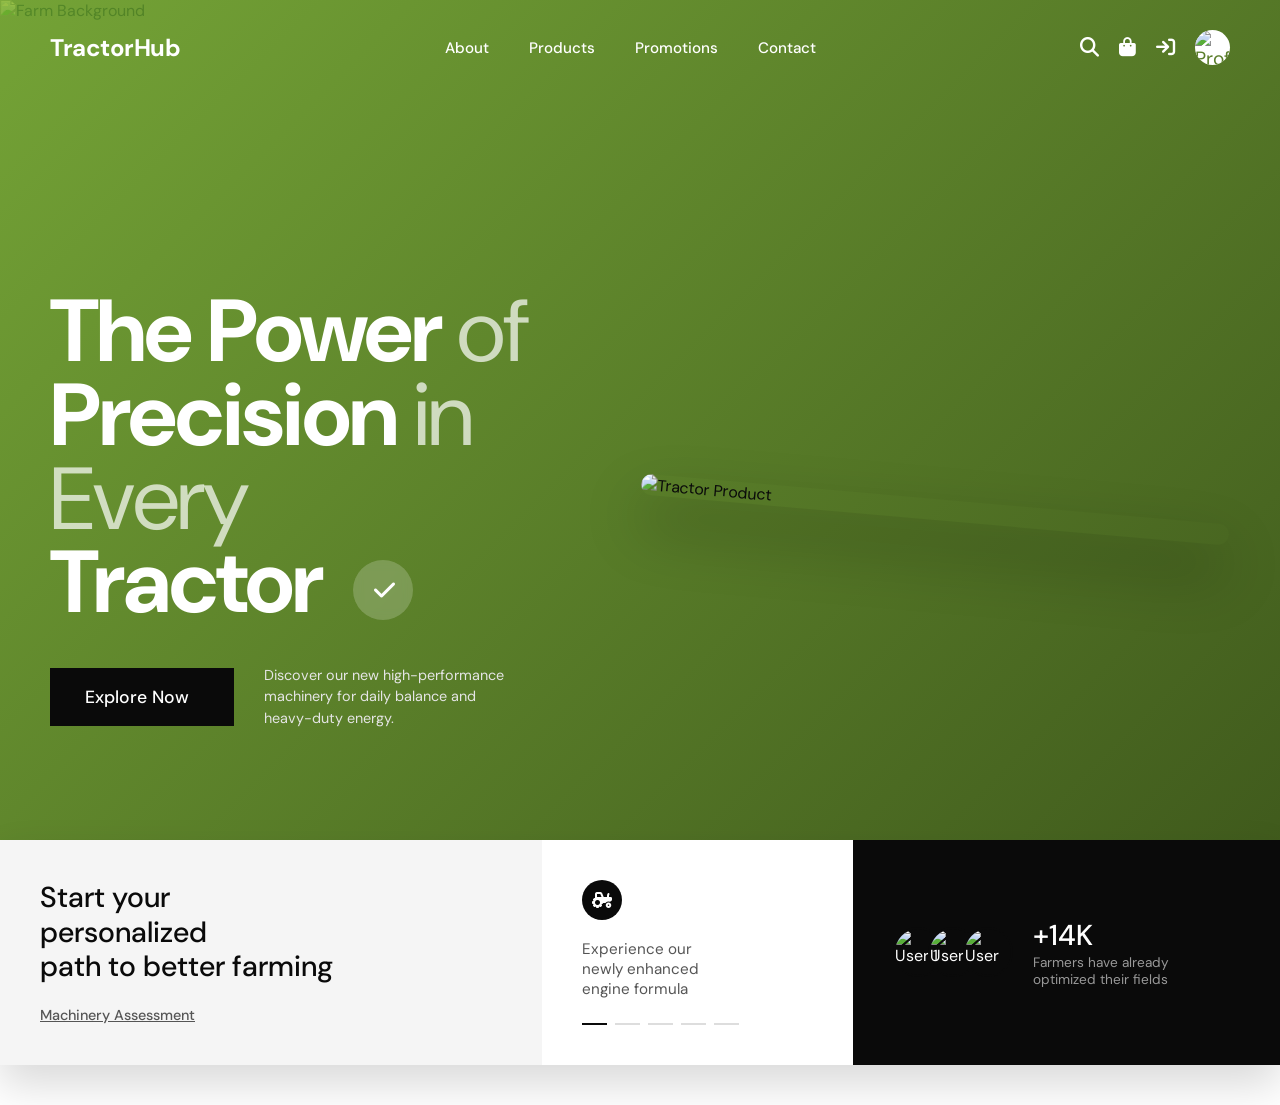
==== index.html @ adb34f72 "Complete redesign to match TerraElix style" ====
<!DOCTYPE html>
<html lang="en">
<head>
    <meta charset="UTF-8">
    <meta name="viewport" content="width=device-width, initial-scale=1.0">
    <title>TractorHub - Power & Precision</title>
    <link rel="stylesheet" href="https://cdnjs.cloudflare.com/ajax/libs/font-awesome/6.4.0/css/all.min.css">
    <link rel="stylesheet" href="css/style.css">
</head>
<body>

    <!-- Transparent Navbar -->
    <header>
        <div class="nav-container">
            <a href="index.html" class="logo">TractorHub</a>
            
            <nav class="nav-links">
                <a href="about.html">About</a>
                <a href="catalogs.html">Products</a>
                <a href="customers.html">Promotions</a>
                <a href="contact.html">Contact</a>
            </nav>
            
            <div class="nav-icons">
                <a href="#"><i class="fa-solid fa-magnifying-glass"></i></a>
                <a href="#"><i class="fa-solid fa-bag-shopping"></i></a>
                <a href="#"><i class="fa-solid fa-arrow-right-to-bracket"></i></a>
                <div class="profile-img">
                    <img src="https://images.unsplash.com/photo-1507003211169-0a1dd7228f2d?auto=format&fit=crop&w=100&q=80" alt="Profile">
                </div>
            </div>
        </div>
    </header>

    <!-- Hero Section -->
    <section class="hero-section">
        <!-- Optional faint background image blending with green gradient -->
        <img src="https://images.unsplash.com/photo-1592982537447-7440770cbfc9?auto=format&fit=crop&q=80" alt="Farm Background" class="hero-bg-image">
        
        <div class="hero-content">
            <div class="hero-left">
                <h1 class="huge-title">
                    The Power <em>of</em><br>
                    Precision <em>in Every</em><br>
                    Tractor
                    <span class="check-badge"><i class="fa-solid fa-check" style="font-size: 1.5rem;"></i></span>
                </h1>
                
                <div class="hero-action">
                    <a href="catalogs.html" class="btn-explore">Explore Now <i class="fa-solid fa-arrow-up-right"></i></a>
                    <p class="hero-desc">Discover our new high-performance machinery for daily balance and heavy-duty energy.</p>
                </div>
            </div>
            
            <div class="hero-right">
                <!-- Using a nice tractor image, slightly tilted like the bottle in the design -->
                <img src="https://images.unsplash.com/photo-1589923188900-85dae523342b?auto=format&fit=crop&w=800&q=80" alt="Tractor Product" class="tractor-image">
            </div>
        </div>
    </section>

    <!-- Bottom Banner (3-part split) -->
    <div class="bottom-banner-wrapper">
        <!-- Left Section (White/Gray) -->
        <div class="banner-left">
            <h3>Start your personalized<br>path to better farming</h3>
            <a href="#" class="banner-link">Machinery Assessment</a>
            <img src="https://images.unsplash.com/photo-1605697204437-01375d0b9809?auto=format&fit=crop&w=300&q=80" alt="Small Tractor" class="banner-bg-img">
        </div>
        
        <!-- Center Section (White) -->
        <div class="banner-center">
            <div class="icon-circle">
                <i class="fa-solid fa-tractor"></i>
            </div>
            <p>Experience our<br>newly enhanced<br>engine formula</p>
            <div class="carousel-dots">
                <span class="active"></span>
                <span></span>
                <span></span>
                <span></span>
                <span></span>
            </div>
        </div>
        
        <!-- Right Section (Black) -->
        <div class="banner-right">
            <div class="avatars">
                <img src="https://images.unsplash.com/photo-1539571696357-5a69c17a67c6?auto=format&fit=crop&w=100&q=80" alt="User 1">
                <img src="https://images.unsplash.com/photo-1494790108377-be9c29b29330?auto=format&fit=crop&w=100&q=80" alt="User 2">
                <img src="https://images.unsplash.com/photo-1506794778202-cad84cf45f1d?auto=format&fit=crop&w=100&q=80" alt="User 3">
            </div>
            <div class="stats">
                <h3>+14K</h3>
                <p>Farmers have already<br>optimized their fields</p>
            </div>
        </div>
    </div>

</body>
</html>
---- css/style.css ----
/* ===== New TractorHub CSS (TerraElix Inspired) ===== */
@import url('https://fonts.googleapis.com/css2?family=DM+Sans:opsz,wght@9..40,400;9..40,500;9..40,700&display=swap');

:root {
  --primary-green: #5a7d2a;
  --dark-green: #3f591c;
  --black: #0a0a0a;
  --white: #ffffff;
  --off-white: #f5f5f5;
  --text-gray: #e5e5e5;
  --transition: all 0.3s ease;
  --font-main: 'DM Sans', sans-serif;
}

* {
  margin: 0;
  padding: 0;
  box-sizing: border-box;
}

body {
  font-family: var(--font-main);
  background-color: var(--white);
  color: var(--black);
  overflow-x: hidden;
}

a {
  text-decoration: none;
  color: inherit;
}

ul { list-style: none; }

/* Transparent Navbar */
header {
  position: absolute;
  top: 0;
  left: 0;
  right: 0;
  z-index: 100;
  padding: 30px 50px;
}

.nav-container {
  display: flex;
  justify-content: space-between;
  align-items: center;
  max-width: 1400px;
  margin: 0 auto;
  color: var(--white);
}

.logo {
  font-size: 1.5rem;
  font-weight: 700;
  letter-spacing: -0.5px;
}

.nav-links {
  display: flex;
  gap: 40px;
  font-size: 0.95rem;
  font-weight: 500;
}

.nav-links a {
  position: relative;
  transition: var(--transition);
}

.nav-links a:hover {
  opacity: 0.8;
}

.nav-icons {
  display: flex;
  align-items: center;
  gap: 20px;
  font-size: 1.2rem;
}

.profile-img {
  width: 35px;
  height: 35px;
  border-radius: 50%;
  background-color: var(--white);
  color: var(--primary-green);
  display: flex;
  align-items: center;
  justify-content: center;
  overflow: hidden;
}

.profile-img img {
  width: 100%;
  height: 100%;
  object-fit: cover;
}

/* Hero Section */
.hero-section {
  position: relative;
  min-height: 100vh;
  background: linear-gradient(135deg, #74a336 0%, #3f591c 100%);
  display: flex;
  flex-direction: column;
  justify-content: center;
  padding: 120px 50px 0; /* space for bottom banner */
  overflow: hidden;
}

/* Farm background overlay */
.hero-bg-image {
  position: absolute;
  top: 0;
  left: 0;
  width: 100%;
  height: 100%;
  object-fit: cover;
  opacity: 0.3;
  mix-blend-mode: overlay;
  pointer-events: none;
}

.hero-content {
  position: relative;
  z-index: 10;
  max-width: 1400px;
  margin: 0 auto;
  width: 100%;
  display: flex;
  align-items: center;
  justify-content: space-between;
}

.hero-left {
  flex: 1;
  max-width: 650px;
  color: var(--white);
}

.huge-title {
  font-size: 5.5rem;
  line-height: 0.95;
  font-weight: 700;
  letter-spacing: -2px;
  margin-bottom: 40px;
  position: relative;
}

.huge-title em {
  font-weight: 400;
  font-style: normal;
  color: rgba(255, 255, 255, 0.7);
}

.check-badge {
  display: inline-flex;
  align-items: center;
  justify-content: center;
  width: 60px;
  height: 60px;
  background-color: rgba(255,255,255,0.2);
  border-radius: 50%;
  backdrop-filter: blur(5px);
  margin-left: 15px;
  vertical-align: middle;
}

.hero-action {
  display: flex;
  align-items: center;
  gap: 30px;
}

.btn-explore {
  background-color: var(--black);
  color: var(--white);
  padding: 18px 35px;
  font-size: 1.1rem;
  font-weight: 500;
  display: inline-flex;
  align-items: center;
  gap: 10px;
  transition: var(--transition);
}

.btn-explore:hover {
  background-color: #222;
  transform: translateY(-2px);
}

.hero-desc {
  max-width: 250px;
  font-size: 0.9rem;
  line-height: 1.5;
  color: var(--text-gray);
}

.hero-right {
  flex: 1;
  display: flex;
  justify-content: flex-end;
  position: relative;
}

.tractor-image {
  max-width: 600px;
  width: 100%;
  transform: rotate(5deg);
  border-radius: 20px;
  box-shadow: 0 30px 60px rgba(0,0,0,0.3);
  transition: transform 0.5s ease;
}

.tractor-image:hover {
  transform: rotate(0deg) scale(1.05);
}

/* Bottom Banner */
.bottom-banner-wrapper {
  position: relative;
  z-index: 20;
  max-width: 1400px;
  margin: -60px auto 40px;
  display: flex;
  box-shadow: 0 20px 40px rgba(0,0,0,0.15);
}

.banner-left, .banner-center, .banner-right {
  padding: 40px;
}

.banner-left {
  flex: 2;
  background-color: var(--off-white);
  position: relative;
  overflow: hidden;
}

.banner-left h3 {
  font-size: 1.8rem;
  font-weight: 500;
  line-height: 1.2;
  margin-bottom: 20px;
  max-width: 300px;
}

.banner-link {
  font-size: 0.9rem;
  font-weight: 500;
  text-decoration: underline;
  color: #555;
}

.banner-bg-img {
  position: absolute;
  right: -50px;
  bottom: -50px;
  width: 250px;
  opacity: 0.5;
}

.banner-center {
  flex: 1;
  background-color: var(--white);
  display: flex;
  flex-direction: column;
  justify-content: space-between;
}

.icon-circle {
  width: 40px;
  height: 40px;
  border-radius: 50%;
  background-color: var(--black);
  color: var(--white);
  display: flex;
  align-items: center;
  justify-content: center;
  margin-bottom: 15px;
}

.banner-center p {
  font-size: 0.95rem;
  color: #555;
  margin-bottom: 20px;
}

.carousel-dots {
  display: flex;
  gap: 8px;
}

.carousel-dots span {
  width: 25px;
  height: 2px;
  background-color: #ddd;
}
.carousel-dots span.active { background-color: var(--black); }

.banner-right {
  flex: 1.5;
  background-color: var(--black);
  color: var(--white);
  display: flex;
  align-items: center;
  gap: 20px;
}

.avatars {
  display: flex;
}

.avatars img {
  width: 50px;
  height: 50px;
  border-radius: 50%;
  border: 2px solid var(--black);
  margin-left: -15px;
  object-fit: cover;
}
.avatars img:first-child { margin-left: 0; }

.stats h3 {
  font-size: 1.8rem;
  font-weight: 500;
}

.stats p {
  font-size: 0.85rem;
  color: #999;
}

/* Responsive */
@media (max-width: 1024px) {
  .huge-title { font-size: 4rem; }
  .bottom-banner-wrapper { flex-direction: column; margin-top: 0; }
  .hero-section { padding-bottom: 60px; min-height: auto; }
}

@media (max-width: 768px) {
  .nav-links { display: none; }
  .hero-content { flex-direction: column; text-align: center; gap: 40px; }
  .hero-action { flex-direction: column; }
  .check-badge { display: none; }
  .tractor-image { max-width: 90%; }
}
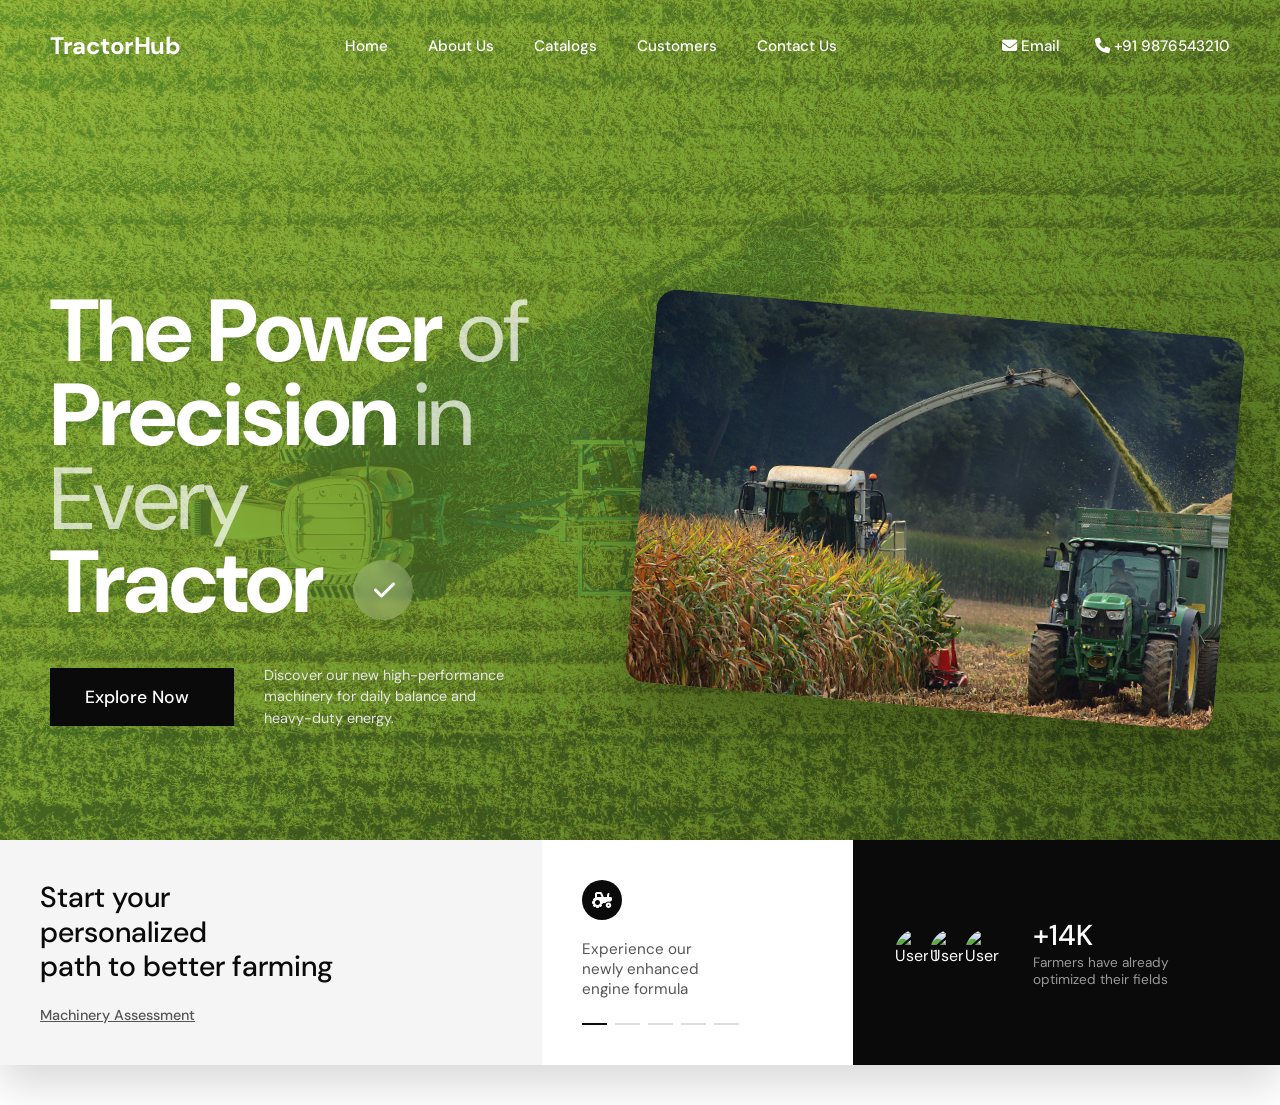
==== commit 547d19f1: "Restored original nav links and used uploaded user images" ====
--- a/index.html
+++ b/index.html
@@ -15,19 +15,16 @@
             <a href="index.html" class="logo">TractorHub</a>
             
             <nav class="nav-links">
-                <a href="about.html">About</a>
-                <a href="catalogs.html">Products</a>
-                <a href="customers.html">Promotions</a>
-                <a href="contact.html">Contact</a>
+                <a href="index.html">Home</a>
+                <a href="about.html">About Us</a>
+                <a href="catalogs.html">Catalogs</a>
+                <a href="customers.html">Customers</a>
+                <a href="contact.html">Contact Us</a>
             </nav>
             
-            <div class="nav-icons">
-                <a href="#"><i class="fa-solid fa-magnifying-glass"></i></a>
-                <a href="#"><i class="fa-solid fa-bag-shopping"></i></a>
-                <a href="#"><i class="fa-solid fa-arrow-right-to-bracket"></i></a>
-                <div class="profile-img">
-                    <img src="https://images.unsplash.com/photo-1507003211169-0a1dd7228f2d?auto=format&fit=crop&w=100&q=80" alt="Profile">
-                </div>
+            <div class="nav-icons" style="font-size: 0.95rem; font-weight: 500;">
+                <a href="mailto:info@tractorhub.com"><i class="fa-solid fa-envelope"></i> Email</a>
+                <a href="tel:+919876543210" style="margin-left: 15px;"><i class="fa-solid fa-phone"></i> +91 9876543210</a>
             </div>
         </div>
     </header>
@@ -35,7 +32,7 @@
     <!-- Hero Section -->
     <section class="hero-section">
         <!-- Optional faint background image blending with green gradient -->
-        <img src="https://images.unsplash.com/photo-1592982537447-7440770cbfc9?auto=format&fit=crop&q=80" alt="Farm Background" class="hero-bg-image">
+        <img src="images/pexels-tomfisk-10838604.jpg" alt="Farm Background" class="hero-bg-image">
         
         <div class="hero-content">
             <div class="hero-left">
@@ -54,7 +51,7 @@
             
             <div class="hero-right">
                 <!-- Using a nice tractor image, slightly tilted like the bottle in the design -->
-                <img src="https://images.unsplash.com/photo-1589923188900-85dae523342b?auto=format&fit=crop&w=800&q=80" alt="Tractor Product" class="tractor-image">
+                <img src="images/pexels-anaterate-137701-5454206.jpg" alt="Tractor Product" class="tractor-image">
             </div>
         </div>
     </section>
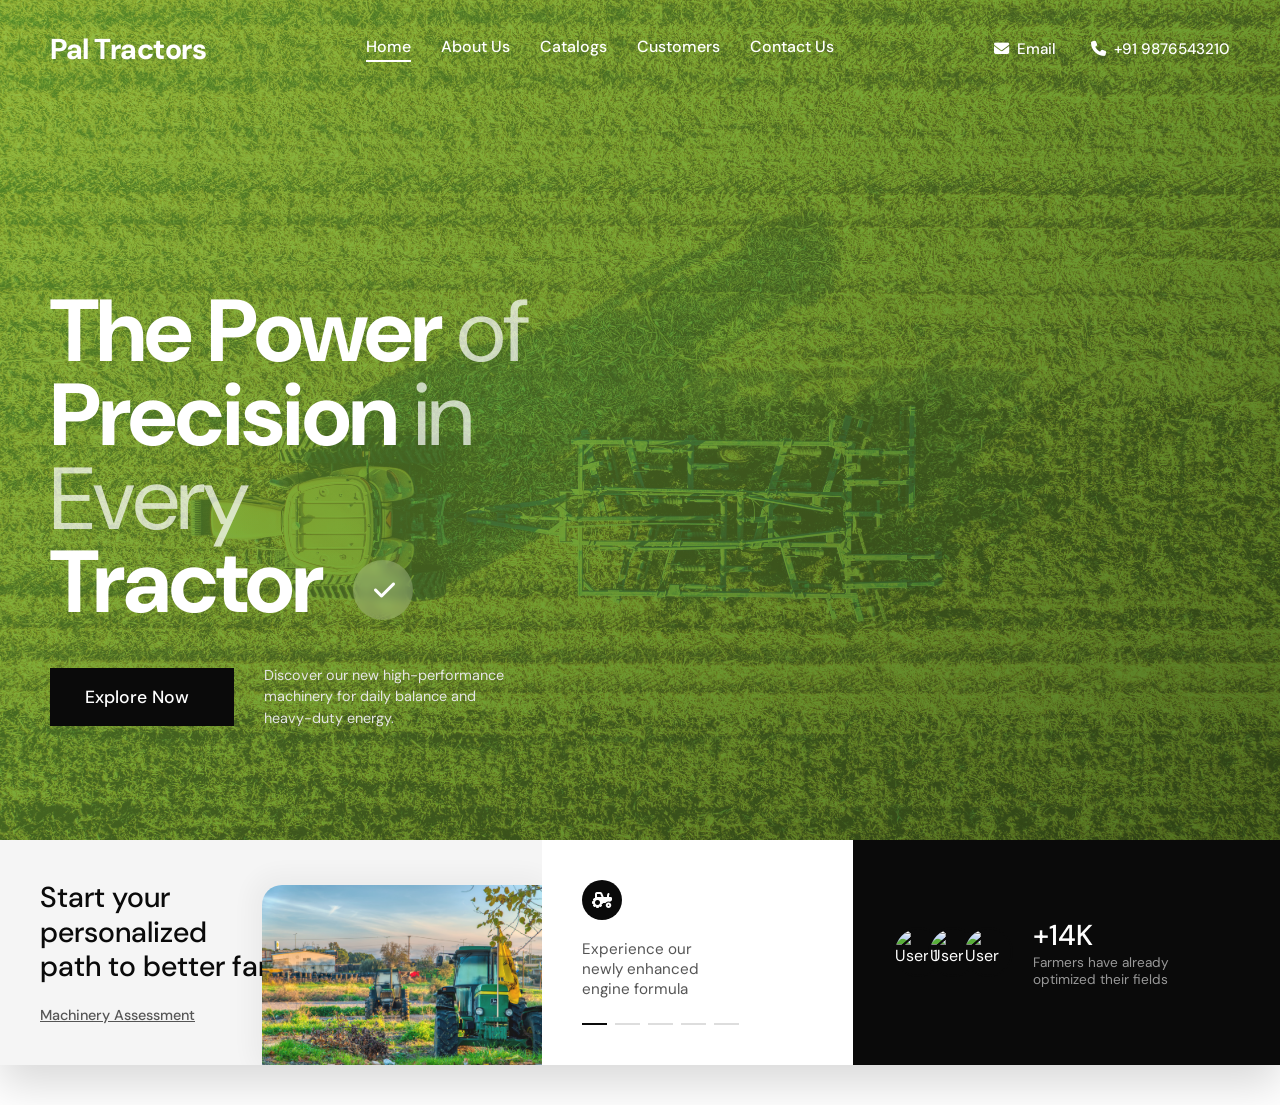
==== commit aa6168fd: "Updated brand name to Pal Tractors, added nav hover effects, and implemented automatic image slider " ====
--- a/index.html
+++ b/index.html
@@ -3,7 +3,7 @@
 <head>
     <meta charset="UTF-8">
     <meta name="viewport" content="width=device-width, initial-scale=1.0">
-    <title>TractorHub - Power & Precision</title>
+    <title>Pal Tractors - Power & Precision</title>
     <link rel="stylesheet" href="https://cdnjs.cloudflare.com/ajax/libs/font-awesome/6.4.0/css/all.min.css">
     <link rel="stylesheet" href="css/style.css">
 </head>
@@ -12,10 +12,11 @@
     <!-- Transparent Navbar -->
     <header>
         <div class="nav-container">
-            <a href="index.html" class="logo">TractorHub</a>
+            <!-- Updated Brand Name -->
+            <a href="index.html" class="logo">Pal Tractors</a>
             
             <nav class="nav-links">
-                <a href="index.html">Home</a>
+                <a href="index.html" class="active">Home</a>
                 <a href="about.html">About Us</a>
                 <a href="catalogs.html">Catalogs</a>
                 <a href="customers.html">Customers</a>
@@ -23,7 +24,7 @@
             </nav>
             
             <div class="nav-icons" style="font-size: 0.95rem; font-weight: 500;">
-                <a href="mailto:info@tractorhub.com"><i class="fa-solid fa-envelope"></i> Email</a>
+                <a href="mailto:info@paltractors.com"><i class="fa-solid fa-envelope"></i> Email</a>
                 <a href="tel:+919876543210" style="margin-left: 15px;"><i class="fa-solid fa-phone"></i> +91 9876543210</a>
             </div>
         </div>
@@ -31,7 +32,7 @@
 
     <!-- Hero Section -->
     <section class="hero-section">
-        <!-- Optional faint background image blending with green gradient -->
+        <!-- Farm Background (1st Image) -->
         <img src="images/pexels-tomfisk-10838604.jpg" alt="Farm Background" class="hero-bg-image">
         
         <div class="hero-content">
@@ -50,8 +51,12 @@
             </div>
             
             <div class="hero-right">
-                <!-- Using a nice tractor image, slightly tilted like the bottle in the design -->
-                <img src="images/pexels-anaterate-137701-5454206.jpg" alt="Tractor Product" class="tractor-image">
+                <!-- Auto-changing Image Slider -->
+                <div class="hero-slider">
+                    <img src="images/pexels-anaterate-137701-5454206.jpg" alt="Tractor Image 1">
+                    <img src="images/pexels-alexravvas-35162480.jpg" alt="Tractor Image 2">
+                    <img src="images/pexels-tomfisk-10838604.jpg" alt="Tractor Image 3">
+                </div>
             </div>
         </div>
     </section>
@@ -62,7 +67,8 @@
         <div class="banner-left">
             <h3>Start your personalized<br>path to better farming</h3>
             <a href="#" class="banner-link">Machinery Assessment</a>
-            <img src="https://images.unsplash.com/photo-1605697204437-01375d0b9809?auto=format&fit=crop&w=300&q=80" alt="Small Tractor" class="banner-bg-img">
+            <!-- Using one of the uploaded images here as requested -->
+            <img src="images/pexels-alexravvas-35162480.jpg" alt="Small Tractor" class="banner-bg-img">
         </div>
         
         <!-- Center Section (White) -->
--- a/css/style.css
+++ b/css/style.css
@@ -52,50 +52,57 @@
 }
 
 .logo {
-  font-size: 1.5rem;
-  font-weight: 700;
+  font-size: 1.8rem;
+  font-weight: 800;
   letter-spacing: -0.5px;
 }
 
 .nav-links {
   display: flex;
-  gap: 40px;
-  font-size: 0.95rem;
-  font-weight: 500;
-}
-
+  gap: 30px;
+  font-size: 1rem;
+  font-weight: 500;
+}
+
+/* Nav underline effect */
 .nav-links a {
   position: relative;
+  padding-bottom: 5px;
   transition: var(--transition);
 }
-
+.nav-links a::after {
+  content: '';
+  position: absolute;
+  bottom: 0;
+  left: 0;
+  width: 0;
+  height: 2px;
+  background-color: var(--white);
+  transition: width 0.3s ease;
+}
+.nav-links a:hover::after, .nav-links a.active::after {
+  width: 100%;
+}
 .nav-links a:hover {
+  opacity: 1;
+}
+
+.nav-icons {
+  display: flex;
+  align-items: center;
+  gap: 20px;
+  font-size: 1rem;
+  font-weight: 500;
+}
+
+.nav-icons a {
+  display: flex;
+  align-items: center;
+  gap: 8px;
+  transition: var(--transition);
+}
+.nav-icons a:hover {
   opacity: 0.8;
-}
-
-.nav-icons {
-  display: flex;
-  align-items: center;
-  gap: 20px;
-  font-size: 1.2rem;
-}
-
-.profile-img {
-  width: 35px;
-  height: 35px;
-  border-radius: 50%;
-  background-color: var(--white);
-  color: var(--primary-green);
-  display: flex;
-  align-items: center;
-  justify-content: center;
-  overflow: hidden;
-}
-
-.profile-img img {
-  width: 100%;
-  height: 100%;
-  object-fit: cover;
 }
 
 /* Hero Section */
@@ -106,11 +113,10 @@
   display: flex;
   flex-direction: column;
   justify-content: center;
-  padding: 120px 50px 0; /* space for bottom banner */
+  padding: 120px 50px 0;
   overflow: hidden;
 }
 
-/* Farm background overlay */
 .hero-bg-image {
   position: absolute;
   top: 0;
@@ -205,17 +211,44 @@
   position: relative;
 }
 
-.tractor-image {
+/* Image Slider inside Hero Right */
+.hero-slider {
+  position: relative;
+  width: 100%;
   max-width: 600px;
-  width: 100%;
-  transform: rotate(5deg);
+  height: 450px;
+  transform: rotate(3deg);
+  transition: transform 0.5s ease;
+}
+
+.hero-slider:hover {
+  transform: rotate(0deg) scale(1.02);
+}
+
+.hero-slider img {
+  position: absolute;
+  top: 0;
+  left: 0;
+  width: 100%;
+  height: 100%;
+  object-fit: cover;
   border-radius: 20px;
   box-shadow: 0 30px 60px rgba(0,0,0,0.3);
-  transition: transform 0.5s ease;
-}
-
-.tractor-image:hover {
-  transform: rotate(0deg) scale(1.05);
+  opacity: 0;
+  animation: slideFade 15s infinite;
+}
+
+/* Delay for each image to create a continuous loop */
+.hero-slider img:nth-child(1) { animation-delay: 0s; }
+.hero-slider img:nth-child(2) { animation-delay: 5s; }
+.hero-slider img:nth-child(3) { animation-delay: 10s; }
+
+@keyframes slideFade {
+  0% { opacity: 0; transform: scale(1.05); }
+  5% { opacity: 1; transform: scale(1); }
+  33% { opacity: 1; transform: scale(1); }
+  38% { opacity: 0; transform: scale(0.95); }
+  100% { opacity: 0; }
 }
 
 /* Bottom Banner */
@@ -256,10 +289,14 @@
 
 .banner-bg-img {
   position: absolute;
-  right: -50px;
-  bottom: -50px;
-  width: 250px;
-  opacity: 0.5;
+  right: -20px;
+  bottom: -20px;
+  width: 300px;
+  height: 200px;
+  object-fit: cover;
+  opacity: 0.9;
+  border-radius: 20px;
+  box-shadow: -10px -10px 30px rgba(0,0,0,0.05);
 }
 
 .banner-center {
@@ -345,5 +382,5 @@
   .hero-content { flex-direction: column; text-align: center; gap: 40px; }
   .hero-action { flex-direction: column; }
   .check-badge { display: none; }
-  .tractor-image { max-width: 90%; }
-}
+  .hero-slider { max-width: 90%; height: 300px; }
+}
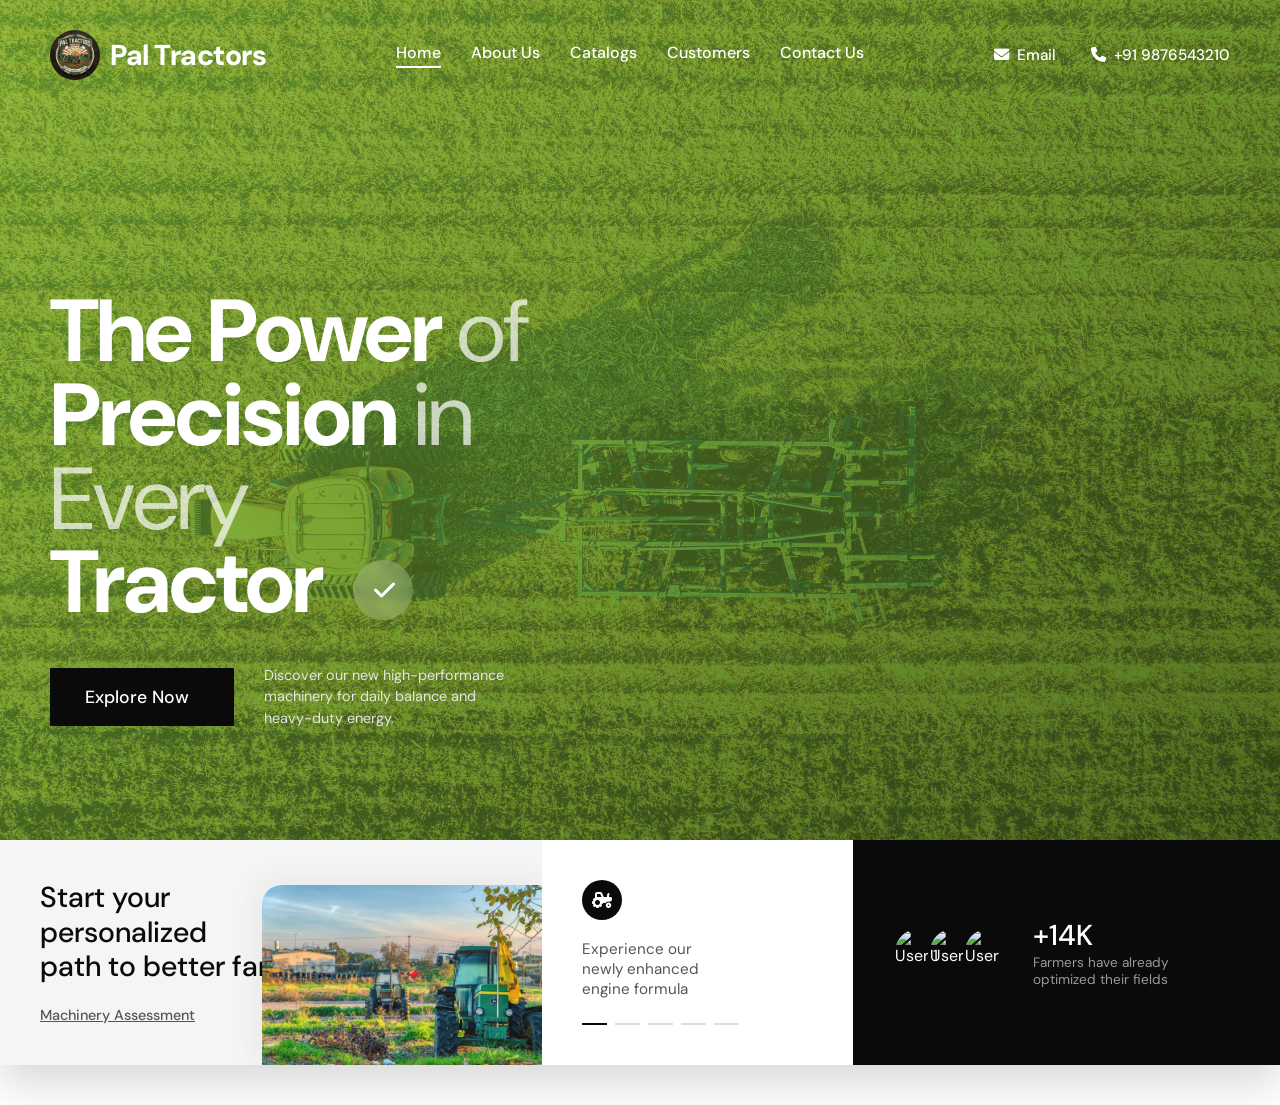
==== commit 379266fe: "Saved generated logos to images folder and applied Vintage Badge logo to navbar" ====
--- a/index.html
+++ b/index.html
@@ -12,8 +12,10 @@
     <!-- Transparent Navbar -->
     <header>
         <div class="nav-container">
-            <!-- Updated Brand Name -->
-            <a href="index.html" class="logo">Pal Tractors</a>
+            <a href="index.html" class="logo" style="display: flex; align-items: center; gap: 10px;">
+                <img src="images/logo3.jpg" alt="Pal Tractors" style="height: 50px; width: 50px; border-radius: 50%; object-fit: cover;">
+                Pal Tractors
+            </a>
             
             <nav class="nav-links">
                 <a href="index.html" class="active">Home</a>
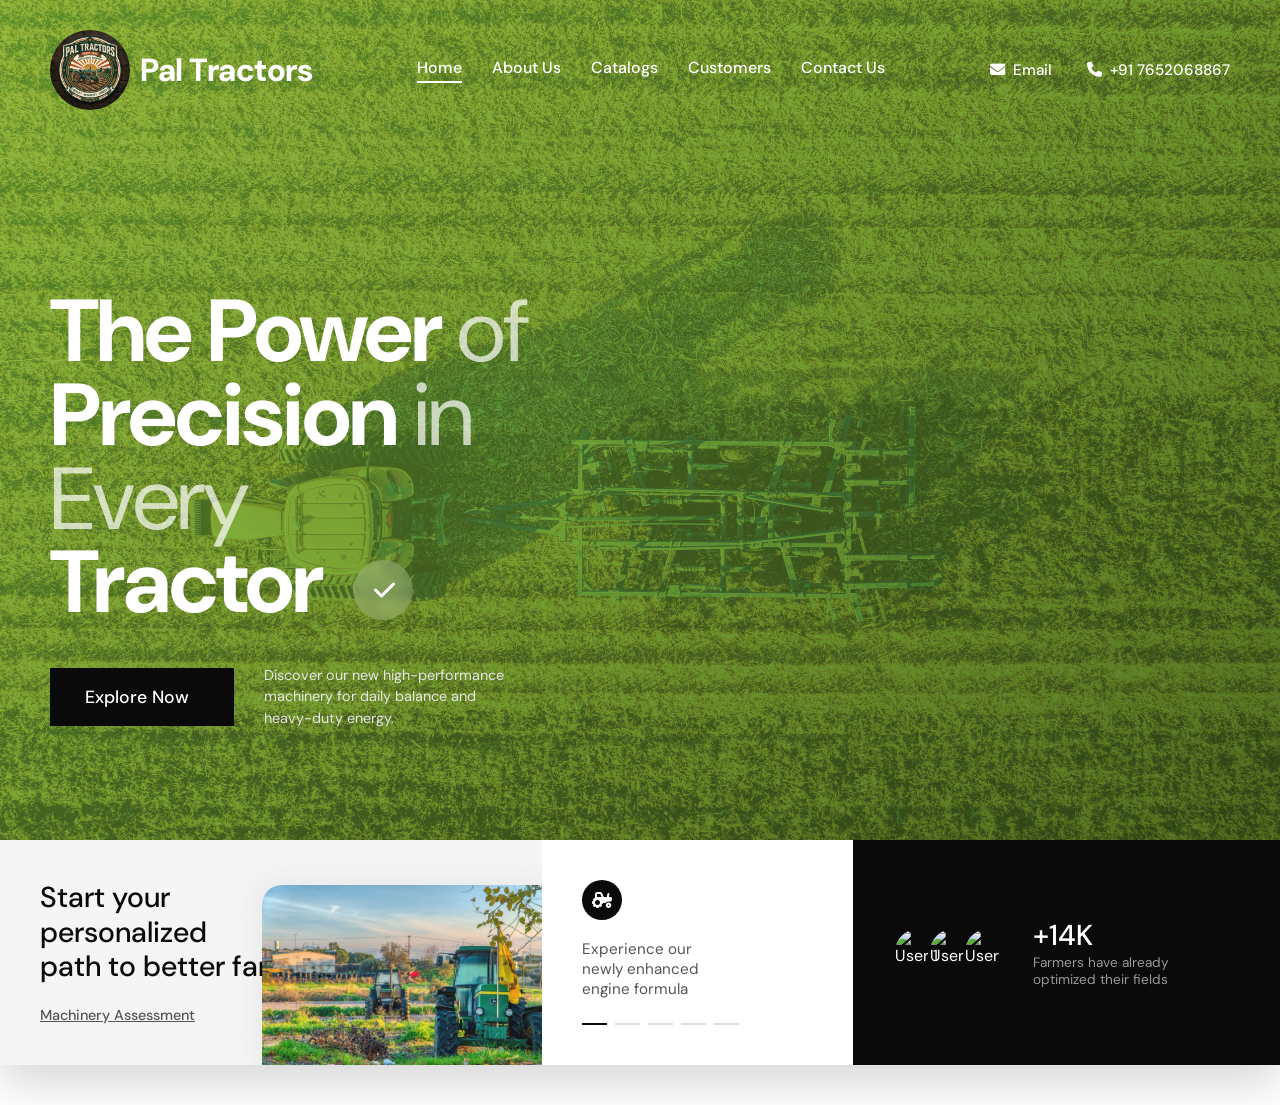
==== commit 816362a2: "Increased logo size, updated phone number, fixed header structure on all pages, and added full mobil" ====
--- a/index.html
+++ b/index.html
@@ -12,8 +12,8 @@
     <!-- Transparent Navbar -->
     <header>
         <div class="nav-container">
-            <a href="index.html" class="logo" style="display: flex; align-items: center; gap: 10px;">
-                <img src="images/logo3.jpg" alt="Pal Tractors" style="height: 50px; width: 50px; border-radius: 50%; object-fit: cover;">
+            <a href="index.html" class="logo" style="display: flex; align-items: center; gap: 10px; font-size: 2rem;">
+                <img src="images/logo3.jpg" alt="Pal Tractors" style="height: 80px; width: 80px; border-radius: 50%; object-fit: cover;">
                 Pal Tractors
             </a>
             
@@ -26,8 +26,8 @@
             </nav>
             
             <div class="nav-icons" style="font-size: 0.95rem; font-weight: 500;">
-                <a href="mailto:info@paltractors.com"><i class="fa-solid fa-envelope"></i> Email</a>
-                <a href="tel:+919876543210" style="margin-left: 15px;"><i class="fa-solid fa-phone"></i> +91 9876543210</a>
+                <a href="mailto:info@paltractors.com"><i class="fa-solid fa-envelope"></i> <span>Email</span></a>
+                <a href="tel:+917652068867" style="margin-left: 15px;"><i class="fa-solid fa-phone"></i> <span>+91 7652068867</span></a>
             </div>
         </div>
     </header>
--- a/css/style.css
+++ b/css/style.css
@@ -372,15 +372,32 @@
 
 /* Responsive */
 @media (max-width: 1024px) {
-  .huge-title { font-size: 4rem; }
+  .huge-title { font-size: 3.5rem; }
   .bottom-banner-wrapper { flex-direction: column; margin-top: 0; }
-  .hero-section { padding-bottom: 60px; min-height: auto; }
+  .hero-section { padding-bottom: 60px; min-height: auto; padding: 120px 30px 0; }
+  .banner-left, .banner-center, .banner-right { padding: 30px; }
 }
 
 @media (max-width: 768px) {
+  header { padding: 15px 20px; }
   .nav-links { display: none; }
-  .hero-content { flex-direction: column; text-align: center; gap: 40px; }
-  .hero-action { flex-direction: column; }
+  .nav-icons span { display: none; } /* Hide text on mobile, keep icons */
+  .logo { font-size: 1.3rem !important; }
+  .logo img { height: 50px !important; width: 50px !important; }
+  
+  .hero-section { padding: 100px 20px 40px; }
+  .hero-content { flex-direction: column; text-align: center; gap: 30px; }
+  .hero-action { flex-direction: column; align-items: center; }
+  .hero-desc { margin-top: 15px; }
+  .huge-title { font-size: 2.5rem; }
   .check-badge { display: none; }
-  .hero-slider { max-width: 90%; height: 300px; }
-}
+  
+  .hero-slider { max-width: 100%; height: 250px; transform: none; }
+  .hero-slider:hover { transform: none; }
+  
+  .bottom-banner-wrapper { margin-top: 20px; }
+  .banner-left h3 { font-size: 1.5rem; }
+  .banner-bg-img { width: 150px; height: 100px; right: 0; bottom: 0; }
+  .banner-right { flex-direction: column; text-align: center; }
+  .avatars { justify-content: center; }
+}
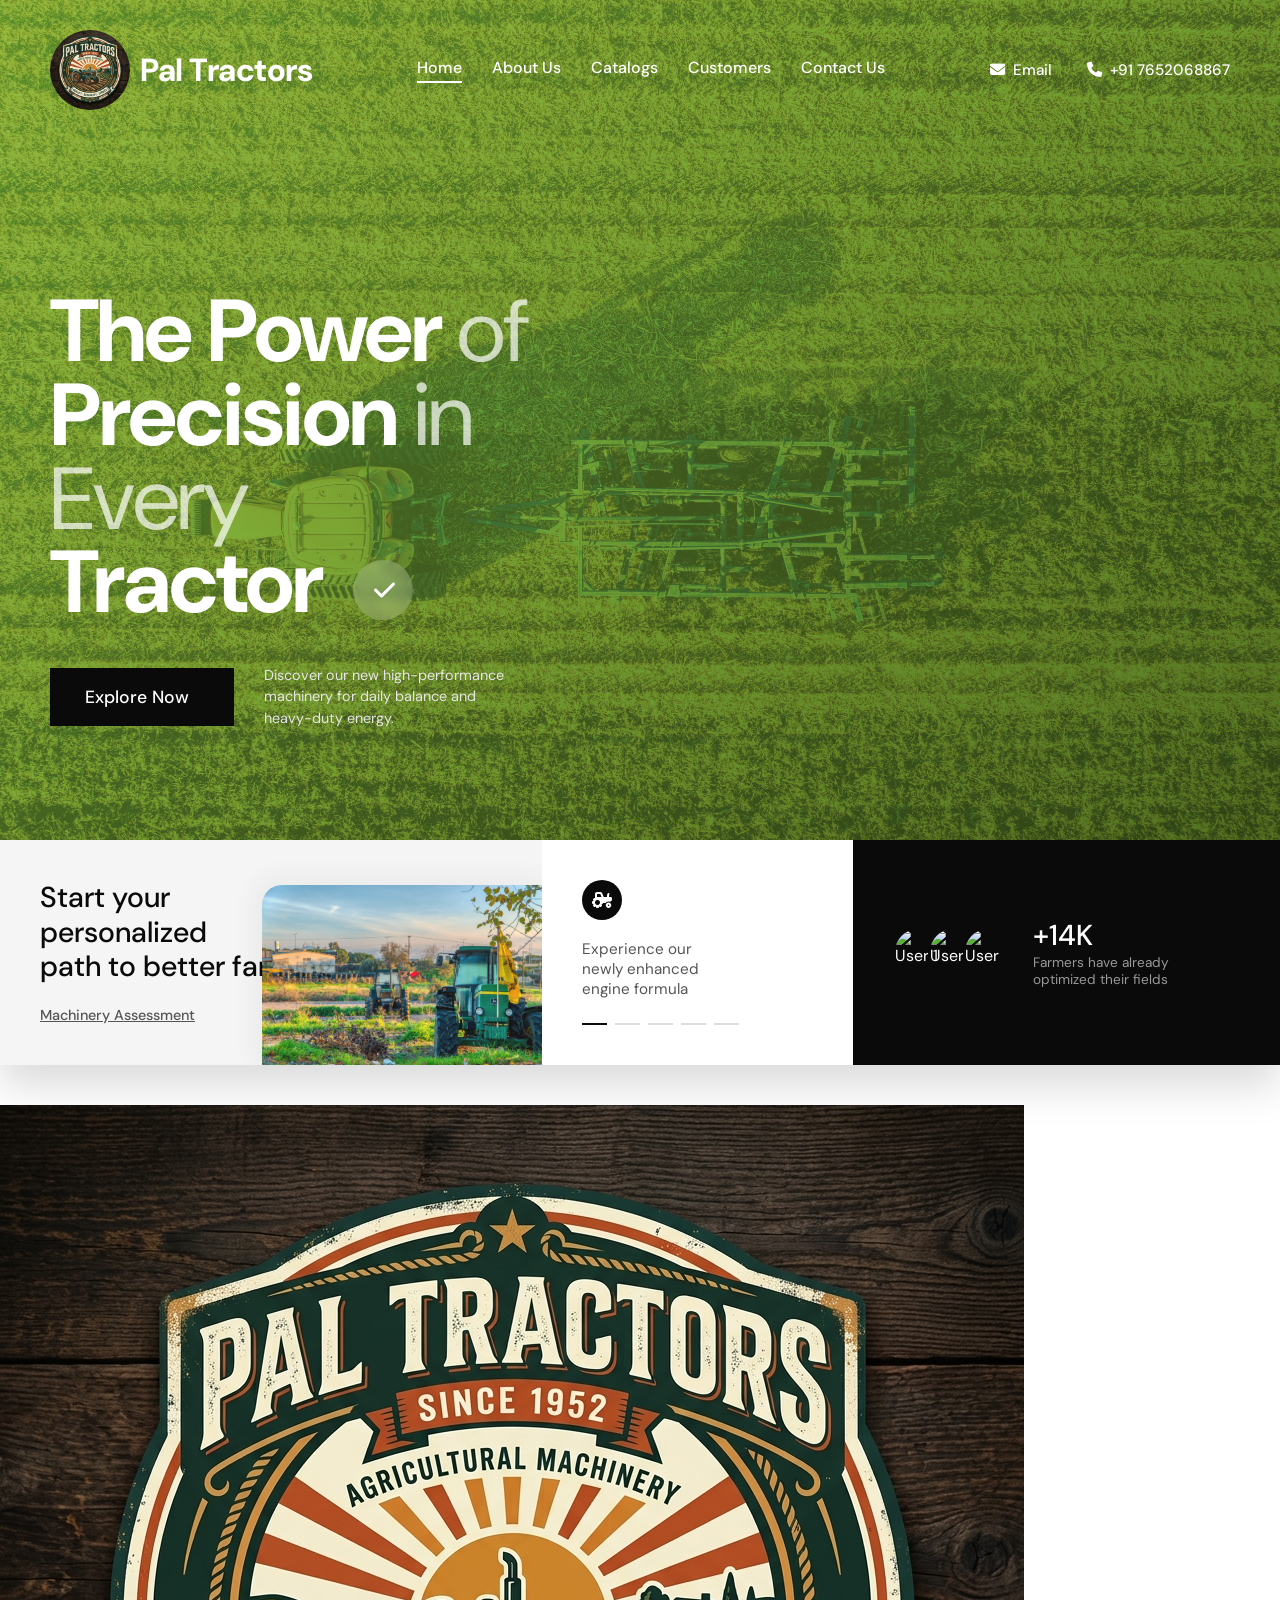
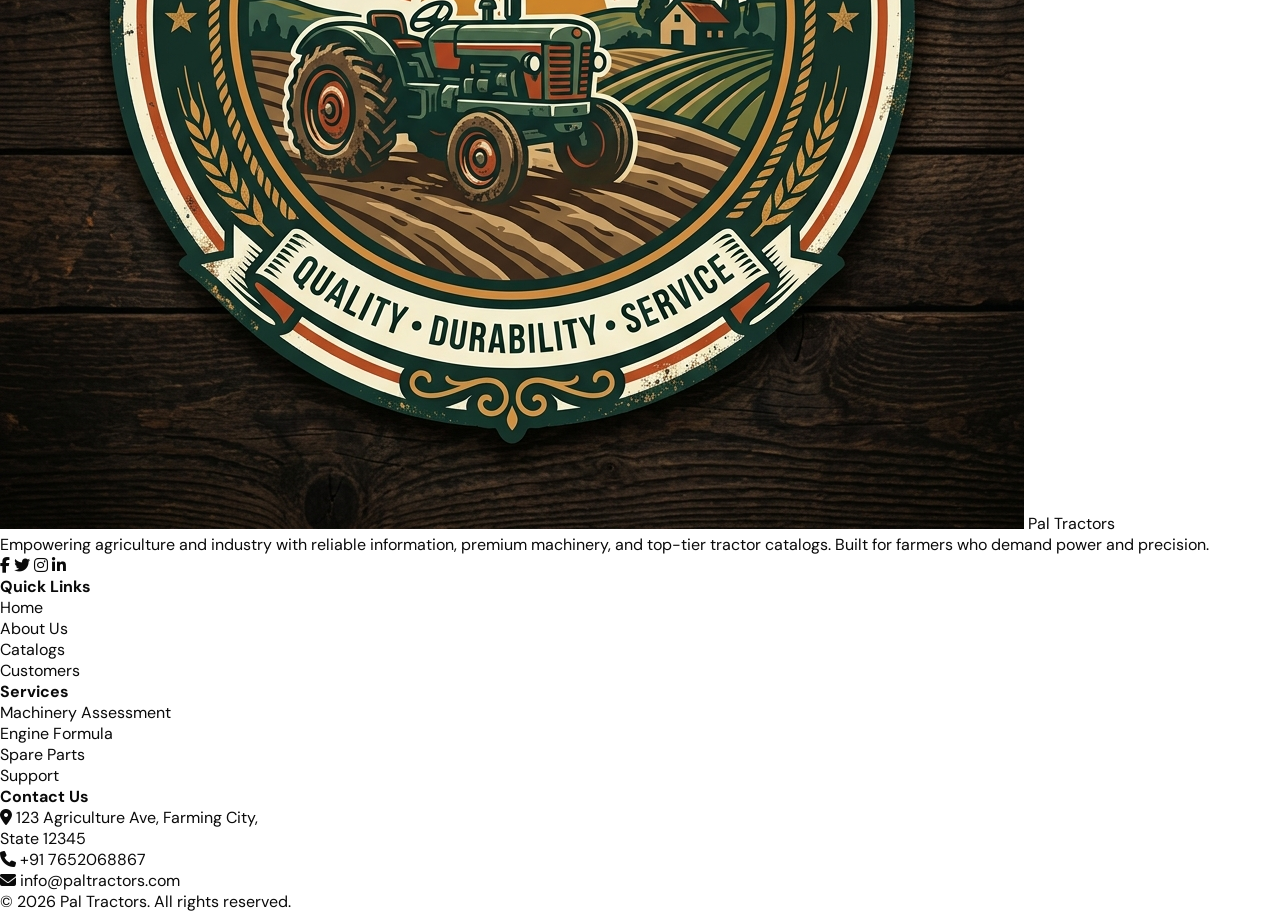
==== commit 77cebf8d: "Added premium green-themed footer to all pages" ====
--- a/index.html
+++ b/index.html
@@ -102,5 +102,68 @@
         </div>
     </div>
 
+    <!-- Premium Footer -->
+    <footer class="premium-footer">
+        <div class="footer-container">
+            <div class="footer-top">
+                <div class="footer-brand">
+                    <a href="index.html" class="footer-logo">
+                        <img src="images/logo3.jpg" alt="Pal Tractors"> Pal Tractors
+                    </a>
+                    <p class="footer-desc">Empowering agriculture and industry with reliable information, premium machinery, and top-tier tractor catalogs. Built for farmers who demand power and precision.</p>
+                    
+                    <div class="footer-social">
+                        <a href="#"><i class="fa-brands fa-facebook-f"></i></a>
+                        <a href="#"><i class="fa-brands fa-twitter"></i></a>
+                        <a href="#"><i class="fa-brands fa-instagram"></i></a>
+                        <a href="#"><i class="fa-brands fa-linkedin-in"></i></a>
+                    </div>
+                </div>
+                
+                <div class="footer-links-col">
+                    <h4 class="footer-title">Quick Links</h4>
+                    <ul class="footer-links">
+                        <li><a href="index.html">Home</a></li>
+                        <li><a href="about.html">About Us</a></li>
+                        <li><a href="catalogs.html">Catalogs</a></li>
+                        <li><a href="customers.html">Customers</a></li>
+                    </ul>
+                </div>
+                
+                <div class="footer-links-col">
+                    <h4 class="footer-title">Services</h4>
+                    <ul class="footer-links">
+                        <li><a href="#">Machinery Assessment</a></li>
+                        <li><a href="#">Engine Formula</a></li>
+                        <li><a href="#">Spare Parts</a></li>
+                        <li><a href="contact.html">Support</a></li>
+                    </ul>
+                </div>
+                
+                <div class="footer-contact-col">
+                    <h4 class="footer-title">Contact Us</h4>
+                    <ul class="footer-contact">
+                        <li>
+                            <i class="fa-solid fa-location-dot"></i>
+                            <span>123 Agriculture Ave, Farming City,<br>State 12345</span>
+                        </li>
+                        <li>
+                            <i class="fa-solid fa-phone"></i>
+                            <span>+91 7652068867</span>
+                        </li>
+                        <li>
+                            <i class="fa-solid fa-envelope"></i>
+                            <span>info@paltractors.com</span>
+                        </li>
+                    </ul>
+                </div>
+            </div>
+            
+            <div class="footer-bottom">
+                <p>&copy; 2026 Pal Tractors. All rights reserved.</p>
+            </div>
+        </div>
+    </footer>
+
 </body>
 </html>
--- a/css/style.css
+++ b/css/style.css
@@ -401,3 +401,31 @@
   .banner-right { flex-direction: column; text-align: center; }
   .avatars { justify-content: center; }
 }
+
+ / *   P r e m i u m   F o o t e r   * / 
+ . p r e m i u m - f o o t e r   { 
+     b a c k g r o u n d - c o l o r :   # 0 d 1 4 0 6 ; 
+     c o l o r :   # a 0 b 3 8 c ; 
+     p a d d i n g :   8 0 p x   5 0 p x   3 0 p x ; 
+     b o r d e r - t o p :   4 p x   s o l i d   v a r ( - - p r i m a r y - g r e e n ) ; 
+ } 
+ . f o o t e r - c o n t a i n e r   {   m a x - w i d t h :   1 4 0 0 p x ;   m a r g i n :   0   a u t o ;   } 
+ . f o o t e r - t o p   {   d i s p l a y :   g r i d ;   g r i d - t e m p l a t e - c o l u m n s :   2 f r   1 f r   1 . 5 f r   1 . 5 f r ;   g a p :   4 0 p x ;   m a r g i n - b o t t o m :   6 0 p x ;   } 
+ . f o o t e r - b r a n d   . f o o t e r - l o g o   {   d i s p l a y :   f l e x ;   a l i g n - i t e m s :   c e n t e r ;   g a p :   1 5 p x ;   f o n t - s i z e :   1 . 8 r e m ;   f o n t - w e i g h t :   7 0 0 ;   c o l o r :   v a r ( - - w h i t e ) ;   m a r g i n - b o t t o m :   2 0 p x ;   } 
+ . f o o t e r - b r a n d   . f o o t e r - l o g o   i m g   {   w i d t h :   5 0 p x ;   h e i g h t :   5 0 p x ;   b o r d e r - r a d i u s :   5 0 % ;   } 
+ . f o o t e r - d e s c   {   f o n t - s i z e :   0 . 9 5 r e m ;   l i n e - h e i g h t :   1 . 6 ;   m a x - w i d t h :   3 5 0 p x ;   } 
+ . f o o t e r - t i t l e   {   c o l o r :   v a r ( - - w h i t e ) ;   f o n t - s i z e :   1 . 1 r e m ;   f o n t - w e i g h t :   5 0 0 ;   m a r g i n - b o t t o m :   2 5 p x ;   } 
+ . f o o t e r - l i n k s   {   d i s p l a y :   f l e x ;   f l e x - d i r e c t i o n :   c o l u m n ;   g a p :   1 5 p x ;   } 
+ . f o o t e r - l i n k s   a   {   t r a n s i t i o n :   v a r ( - - t r a n s i t i o n ) ;   } 
+ . f o o t e r - l i n k s   a : h o v e r   {   c o l o r :   v a r ( - - p r i m a r y - g r e e n ) ;   p a d d i n g - l e f t :   5 p x ;   } 
+ . f o o t e r - c o n t a c t   l i   {   d i s p l a y :   f l e x ;   g a p :   1 5 p x ;   m a r g i n - b o t t o m :   1 5 p x ;   l i n e - h e i g h t :   1 . 4 ;   } 
+ . f o o t e r - c o n t a c t   i   {   c o l o r :   v a r ( - - p r i m a r y - g r e e n ) ;   f o n t - s i z e :   1 . 2 r e m ;   m a r g i n - t o p :   2 p x ;   } 
+ . f o o t e r - s o c i a l   {   d i s p l a y :   f l e x ;   g a p :   1 5 p x ;   m a r g i n - t o p :   2 0 p x ;   } 
+ . f o o t e r - s o c i a l   a   {   w i d t h :   4 0 p x ;   h e i g h t :   4 0 p x ;   b o r d e r - r a d i u s :   5 0 % ;   b a c k g r o u n d - c o l o r :   r g b a ( 2 5 5 , 2 5 5 , 2 5 5 , 0 . 0 5 ) ;   d i s p l a y :   f l e x ;   a l i g n - i t e m s :   c e n t e r ;   j u s t i f y - c o n t e n t :   c e n t e r ;   c o l o r :   v a r ( - - w h i t e ) ;   t r a n s i t i o n :   v a r ( - - t r a n s i t i o n ) ;   } 
+ . f o o t e r - s o c i a l   a : h o v e r   {   b a c k g r o u n d - c o l o r :   v a r ( - - p r i m a r y - g r e e n ) ;   t r a n s f o r m :   t r a n s l a t e Y ( - 3 p x ) ;   } 
+ . f o o t e r - b o t t o m   {   t e x t - a l i g n :   c e n t e r ;   p a d d i n g - t o p :   3 0 p x ;   b o r d e r - t o p :   1 p x   s o l i d   r g b a ( 2 5 5 , 2 5 5 , 2 5 5 , 0 . 0 5 ) ;   f o n t - s i z e :   0 . 9 r e m ;   } 
+ @ m e d i a   ( m a x - w i d t h :   1 0 2 4 p x )   {   . f o o t e r - t o p   {   g r i d - t e m p l a t e - c o l u m n s :   1 f r   1 f r ;   }   } 
+ @ m e d i a   ( m a x - w i d t h :   7 6 8 p x )   {   . p r e m i u m - f o o t e r   {   p a d d i n g :   6 0 p x   2 0 p x   2 0 p x ;   }   . f o o t e r - t o p   {   g r i d - t e m p l a t e - c o l u m n s :   1 f r ;   g a p :   4 0 p x ;   }   } 
+ + 
+ 
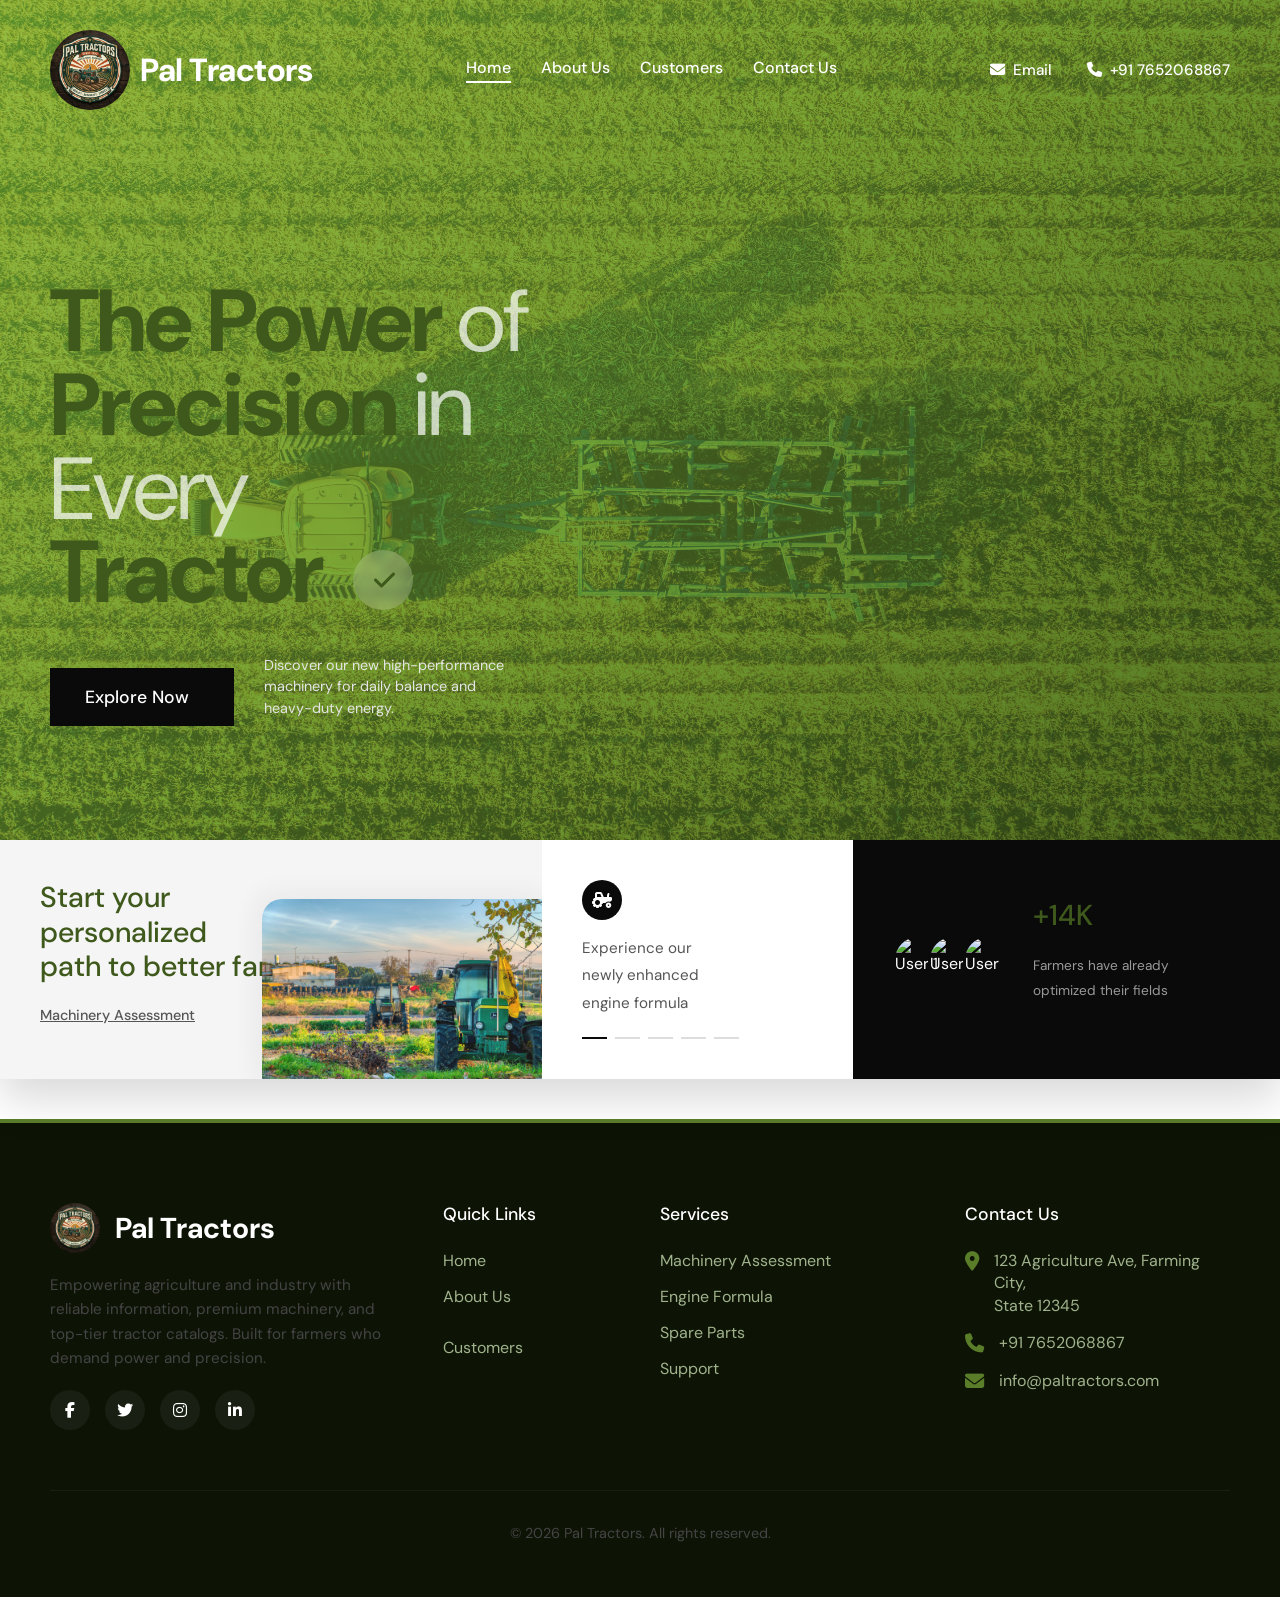
==== commit 371fafe0: "Fixed CSS encoding bug, removed catalogs page, added generic page styles" ====
--- a/index.html
+++ b/index.html
@@ -1,4 +1,4 @@
-<!DOCTYPE html>
+﻿<!DOCTYPE html>
 <html lang="en">
 <head>
     <meta charset="UTF-8">
@@ -20,7 +20,6 @@
             <nav class="nav-links">
                 <a href="index.html" class="active">Home</a>
                 <a href="about.html">About Us</a>
-                <a href="catalogs.html">Catalogs</a>
                 <a href="customers.html">Customers</a>
                 <a href="contact.html">Contact Us</a>
             </nav>
@@ -47,7 +46,7 @@
                 </h1>
                 
                 <div class="hero-action">
-                    <a href="catalogs.html" class="btn-explore">Explore Now <i class="fa-solid fa-arrow-up-right"></i></a>
+                    <a href="about.html" class="btn-explore">Explore Now <i class="fa-solid fa-arrow-up-right"></i></a>
                     <p class="hero-desc">Discover our new high-performance machinery for daily balance and heavy-duty energy.</p>
                 </div>
             </div>
@@ -125,7 +124,7 @@
                     <ul class="footer-links">
                         <li><a href="index.html">Home</a></li>
                         <li><a href="about.html">About Us</a></li>
-                        <li><a href="catalogs.html">Catalogs</a></li>
+                        <li></li>
                         <li><a href="customers.html">Customers</a></li>
                     </ul>
                 </div>
@@ -167,3 +166,5 @@
 
 </body>
 </html>
+
+
--- a/css/style.css
+++ b/css/style.css
@@ -370,12 +370,59 @@
   color: #999;
 }
 
+/* Generic Page Styles */
+.page-container, .container {
+  max-width: 1200px;
+  margin: 120px auto 60px;
+  padding: 0 20px;
+}
+h1, h2, h3 { color: var(--dark-green); margin-bottom: 20px; }
+p { color: #444; line-height: 1.8; margin-bottom: 20px; }
+.section-padding { padding: 60px 0; }
+.text-center { text-align: center; }
+.features-grid, .grid-container {
+  display: grid;
+  grid-template-columns: repeat(auto-fit, minmax(300px, 1fr));
+  gap: 30px;
+  margin-top: 40px;
+}
+.feature-card {
+  background: var(--off-white);
+  padding: 30px;
+  border-radius: 10px;
+  text-align: center;
+}
+
+/* Premium Footer */
+.premium-footer {
+  background-color: #0d1406;
+  color: #a0b38c;
+  padding: 80px 50px 30px;
+  border-top: 4px solid var(--primary-green);
+}
+.footer-container { max-width: 1400px; margin: 0 auto; }
+.footer-top { display: grid; grid-template-columns: 2fr 1fr 1.5fr 1.5fr; gap: 40px; margin-bottom: 60px; }
+.footer-brand .footer-logo { display: flex; align-items: center; gap: 15px; font-size: 1.8rem; font-weight: 700; color: var(--white); margin-bottom: 20px; }
+.footer-brand .footer-logo img { width: 50px; height: 50px; border-radius: 50%; }
+.footer-desc { font-size: 0.95rem; line-height: 1.6; max-width: 350px; }
+.footer-title { color: var(--white); font-size: 1.1rem; font-weight: 500; margin-bottom: 25px; }
+.footer-links { display: flex; flex-direction: column; gap: 15px; }
+.footer-links a { transition: var(--transition); }
+.footer-links a:hover { color: var(--primary-green); padding-left: 5px; }
+.footer-contact li { display: flex; gap: 15px; margin-bottom: 15px; line-height: 1.4; }
+.footer-contact i { color: var(--primary-green); font-size: 1.2rem; margin-top: 2px; }
+.footer-social { display: flex; gap: 15px; margin-top: 20px; }
+.footer-social a { width: 40px; height: 40px; border-radius: 50%; background-color: rgba(255,255,255,0.05); display: flex; align-items: center; justify-content: center; color: var(--white); transition: var(--transition); }
+.footer-social a:hover { background-color: var(--primary-green); transform: translateY(-3px); }
+.footer-bottom { text-align: center; padding-top: 30px; border-top: 1px solid rgba(255,255,255,0.05); font-size: 0.9rem; }
+
 /* Responsive */
 @media (max-width: 1024px) {
   .huge-title { font-size: 3.5rem; }
   .bottom-banner-wrapper { flex-direction: column; margin-top: 0; }
   .hero-section { padding-bottom: 60px; min-height: auto; padding: 120px 30px 0; }
   .banner-left, .banner-center, .banner-right { padding: 30px; }
+  .footer-top { grid-template-columns: 1fr 1fr; }
 }
 
 @media (max-width: 768px) {
@@ -400,32 +447,7 @@
   .banner-bg-img { width: 150px; height: 100px; right: 0; bottom: 0; }
   .banner-right { flex-direction: column; text-align: center; }
   .avatars { justify-content: center; }
-}
-
- / *   P r e m i u m   F o o t e r   * / 
- . p r e m i u m - f o o t e r   { 
-     b a c k g r o u n d - c o l o r :   # 0 d 1 4 0 6 ; 
-     c o l o r :   # a 0 b 3 8 c ; 
-     p a d d i n g :   8 0 p x   5 0 p x   3 0 p x ; 
-     b o r d e r - t o p :   4 p x   s o l i d   v a r ( - - p r i m a r y - g r e e n ) ; 
- } 
- . f o o t e r - c o n t a i n e r   {   m a x - w i d t h :   1 4 0 0 p x ;   m a r g i n :   0   a u t o ;   } 
- . f o o t e r - t o p   {   d i s p l a y :   g r i d ;   g r i d - t e m p l a t e - c o l u m n s :   2 f r   1 f r   1 . 5 f r   1 . 5 f r ;   g a p :   4 0 p x ;   m a r g i n - b o t t o m :   6 0 p x ;   } 
- . f o o t e r - b r a n d   . f o o t e r - l o g o   {   d i s p l a y :   f l e x ;   a l i g n - i t e m s :   c e n t e r ;   g a p :   1 5 p x ;   f o n t - s i z e :   1 . 8 r e m ;   f o n t - w e i g h t :   7 0 0 ;   c o l o r :   v a r ( - - w h i t e ) ;   m a r g i n - b o t t o m :   2 0 p x ;   } 
- . f o o t e r - b r a n d   . f o o t e r - l o g o   i m g   {   w i d t h :   5 0 p x ;   h e i g h t :   5 0 p x ;   b o r d e r - r a d i u s :   5 0 % ;   } 
- . f o o t e r - d e s c   {   f o n t - s i z e :   0 . 9 5 r e m ;   l i n e - h e i g h t :   1 . 6 ;   m a x - w i d t h :   3 5 0 p x ;   } 
- . f o o t e r - t i t l e   {   c o l o r :   v a r ( - - w h i t e ) ;   f o n t - s i z e :   1 . 1 r e m ;   f o n t - w e i g h t :   5 0 0 ;   m a r g i n - b o t t o m :   2 5 p x ;   } 
- . f o o t e r - l i n k s   {   d i s p l a y :   f l e x ;   f l e x - d i r e c t i o n :   c o l u m n ;   g a p :   1 5 p x ;   } 
- . f o o t e r - l i n k s   a   {   t r a n s i t i o n :   v a r ( - - t r a n s i t i o n ) ;   } 
- . f o o t e r - l i n k s   a : h o v e r   {   c o l o r :   v a r ( - - p r i m a r y - g r e e n ) ;   p a d d i n g - l e f t :   5 p x ;   } 
- . f o o t e r - c o n t a c t   l i   {   d i s p l a y :   f l e x ;   g a p :   1 5 p x ;   m a r g i n - b o t t o m :   1 5 p x ;   l i n e - h e i g h t :   1 . 4 ;   } 
- . f o o t e r - c o n t a c t   i   {   c o l o r :   v a r ( - - p r i m a r y - g r e e n ) ;   f o n t - s i z e :   1 . 2 r e m ;   m a r g i n - t o p :   2 p x ;   } 
- . f o o t e r - s o c i a l   {   d i s p l a y :   f l e x ;   g a p :   1 5 p x ;   m a r g i n - t o p :   2 0 p x ;   } 
- . f o o t e r - s o c i a l   a   {   w i d t h :   4 0 p x ;   h e i g h t :   4 0 p x ;   b o r d e r - r a d i u s :   5 0 % ;   b a c k g r o u n d - c o l o r :   r g b a ( 2 5 5 , 2 5 5 , 2 5 5 , 0 . 0 5 ) ;   d i s p l a y :   f l e x ;   a l i g n - i t e m s :   c e n t e r ;   j u s t i f y - c o n t e n t :   c e n t e r ;   c o l o r :   v a r ( - - w h i t e ) ;   t r a n s i t i o n :   v a r ( - - t r a n s i t i o n ) ;   } 
- . f o o t e r - s o c i a l   a : h o v e r   {   b a c k g r o u n d - c o l o r :   v a r ( - - p r i m a r y - g r e e n ) ;   t r a n s f o r m :   t r a n s l a t e Y ( - 3 p x ) ;   } 
- . f o o t e r - b o t t o m   {   t e x t - a l i g n :   c e n t e r ;   p a d d i n g - t o p :   3 0 p x ;   b o r d e r - t o p :   1 p x   s o l i d   r g b a ( 2 5 5 , 2 5 5 , 2 5 5 , 0 . 0 5 ) ;   f o n t - s i z e :   0 . 9 r e m ;   } 
- @ m e d i a   ( m a x - w i d t h :   1 0 2 4 p x )   {   . f o o t e r - t o p   {   g r i d - t e m p l a t e - c o l u m n s :   1 f r   1 f r ;   }   } 
- @ m e d i a   ( m a x - w i d t h :   7 6 8 p x )   {   . p r e m i u m - f o o t e r   {   p a d d i n g :   6 0 p x   2 0 p x   2 0 p x ;   }   . f o o t e r - t o p   {   g r i d - t e m p l a t e - c o l u m n s :   1 f r ;   g a p :   4 0 p x ;   }   } 
- - 
- +  
+  .premium-footer { padding: 60px 20px 20px; } 
+  .footer-top { grid-template-columns: 1fr; gap: 40px; }
+}
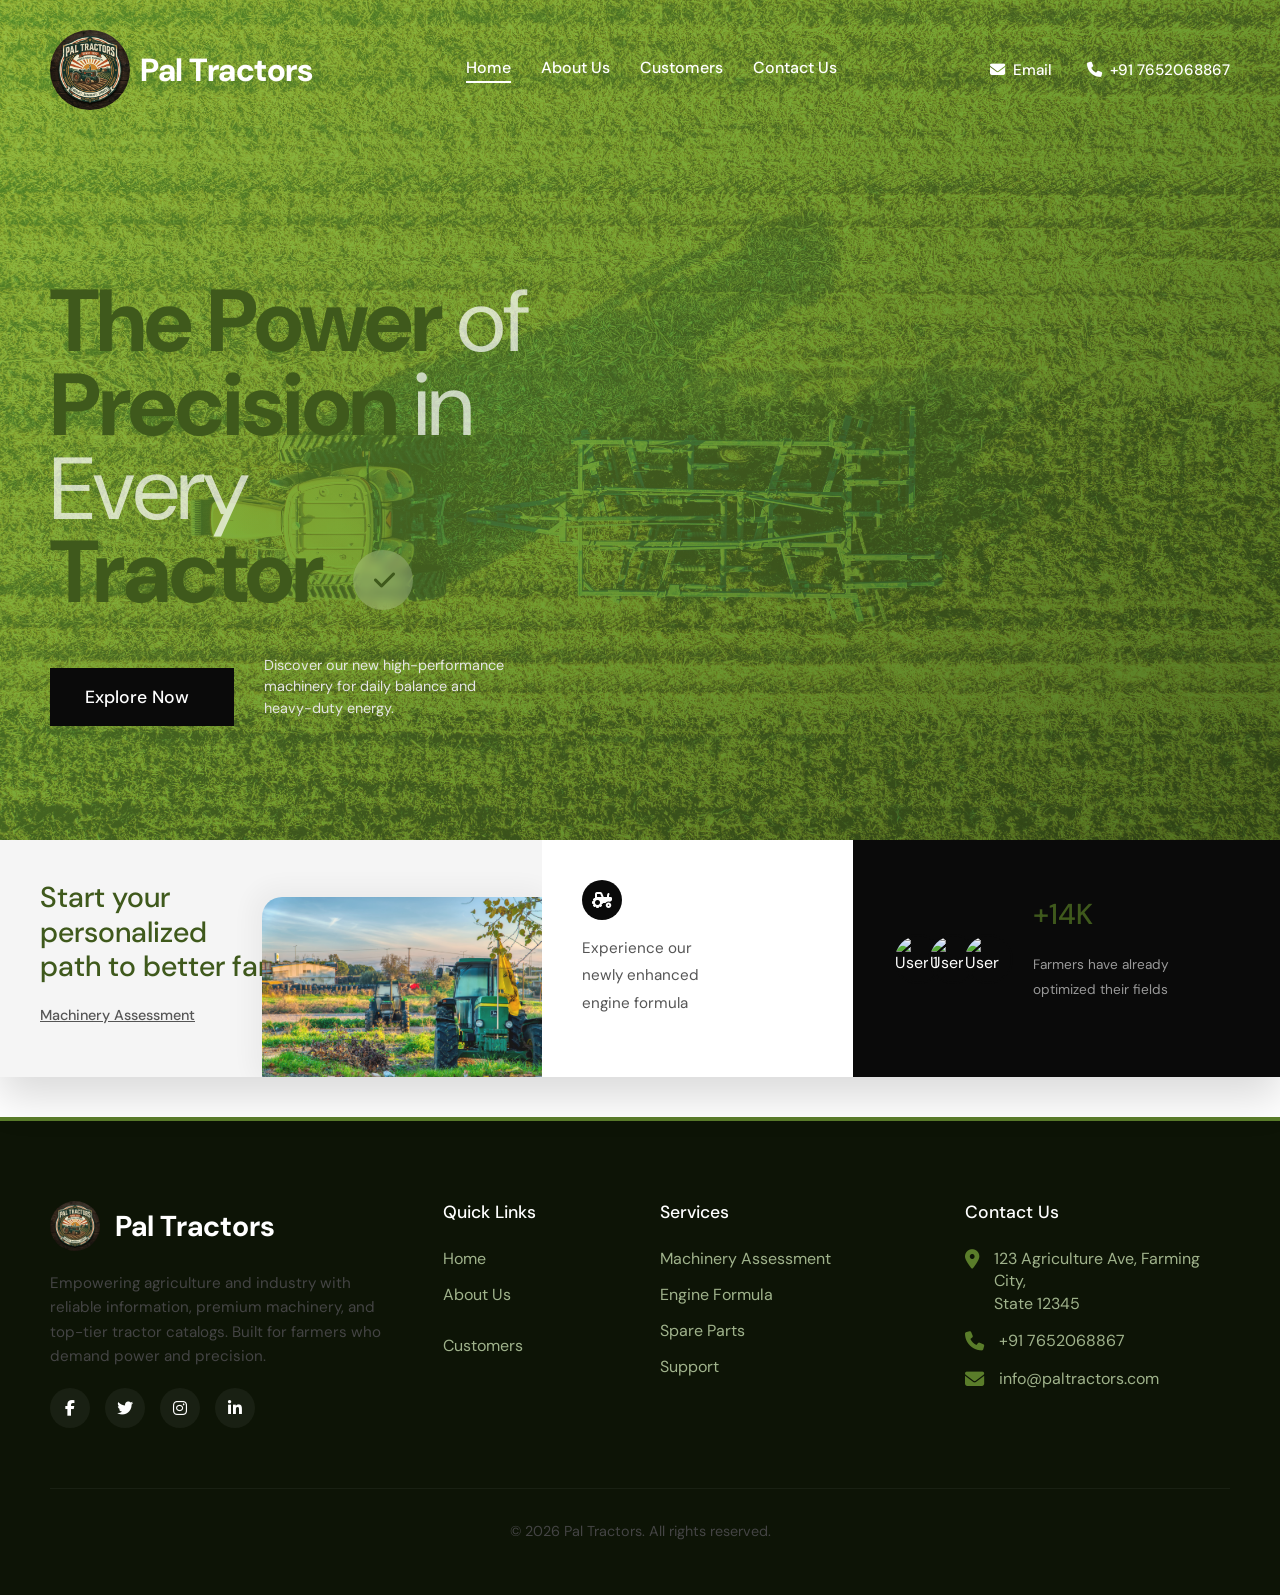
==== commit 5954229b: "Restored full CSS styling for subpages and updated brand names to Pal Tractors" ====
--- a/index.html
+++ b/index.html
@@ -168,3 +168,4 @@
 </html>
 
 
+
--- a/css/style.css
+++ b/css/style.css
@@ -10,396 +10,102 @@
   --text-gray: #e5e5e5;
   --transition: all 0.3s ease;
   --font-main: 'DM Sans', sans-serif;
+  /* Legacy mapping for subpages */
+  --primary-color: var(--dark-green);
+  --secondary-color: var(--primary-green);
+  --text-light: #888;
 }
 
-* {
-  margin: 0;
-  padding: 0;
-  box-sizing: border-box;
-}
-
-body {
-  font-family: var(--font-main);
-  background-color: var(--white);
-  color: var(--black);
-  overflow-x: hidden;
-}
-
-a {
-  text-decoration: none;
-  color: inherit;
-}
-
+* { margin: 0; padding: 0; box-sizing: border-box; }
+body { font-family: var(--font-main); background-color: var(--white); color: var(--black); overflow-x: hidden; }
+a { text-decoration: none; color: inherit; }
 ul { list-style: none; }
 
 /* Transparent Navbar */
-header {
-  position: absolute;
-  top: 0;
-  left: 0;
-  right: 0;
-  z-index: 100;
-  padding: 30px 50px;
-}
-
-.nav-container {
-  display: flex;
-  justify-content: space-between;
-  align-items: center;
-  max-width: 1400px;
-  margin: 0 auto;
-  color: var(--white);
-}
-
-.logo {
-  font-size: 1.8rem;
-  font-weight: 800;
-  letter-spacing: -0.5px;
-}
-
-.nav-links {
-  display: flex;
-  gap: 30px;
-  font-size: 1rem;
-  font-weight: 500;
-}
-
-/* Nav underline effect */
-.nav-links a {
-  position: relative;
-  padding-bottom: 5px;
-  transition: var(--transition);
-}
-.nav-links a::after {
-  content: '';
-  position: absolute;
-  bottom: 0;
-  left: 0;
-  width: 0;
-  height: 2px;
-  background-color: var(--white);
-  transition: width 0.3s ease;
-}
-.nav-links a:hover::after, .nav-links a.active::after {
-  width: 100%;
-}
-.nav-links a:hover {
-  opacity: 1;
-}
-
-.nav-icons {
-  display: flex;
-  align-items: center;
-  gap: 20px;
-  font-size: 1rem;
-  font-weight: 500;
-}
-
-.nav-icons a {
-  display: flex;
-  align-items: center;
-  gap: 8px;
-  transition: var(--transition);
-}
-.nav-icons a:hover {
-  opacity: 0.8;
-}
+header { position: absolute; top: 0; left: 0; right: 0; z-index: 100; padding: 30px 50px; }
+.nav-container { display: flex; justify-content: space-between; align-items: center; max-width: 1400px; margin: 0 auto; color: var(--white); }
+.logo { font-size: 1.8rem; font-weight: 800; letter-spacing: -0.5px; }
+.nav-links { display: flex; gap: 30px; font-size: 1rem; font-weight: 500; }
+.nav-links a { position: relative; padding-bottom: 5px; transition: var(--transition); }
+.nav-links a::after { content: ''; position: absolute; bottom: 0; left: 0; width: 0; height: 2px; background-color: var(--white); transition: width 0.3s ease; }
+.nav-links a:hover::after, .nav-links a.active::after { width: 100%; }
+.nav-links a:hover { opacity: 1; }
+.nav-icons { display: flex; align-items: center; gap: 20px; font-size: 1rem; font-weight: 500; }
+.nav-icons a { display: flex; align-items: center; gap: 8px; transition: var(--transition); }
+.nav-icons a:hover { opacity: 0.8; }
 
 /* Hero Section */
-.hero-section {
-  position: relative;
-  min-height: 100vh;
-  background: linear-gradient(135deg, #74a336 0%, #3f591c 100%);
-  display: flex;
-  flex-direction: column;
-  justify-content: center;
-  padding: 120px 50px 0;
-  overflow: hidden;
-}
-
-.hero-bg-image {
-  position: absolute;
-  top: 0;
-  left: 0;
-  width: 100%;
-  height: 100%;
-  object-fit: cover;
-  opacity: 0.3;
-  mix-blend-mode: overlay;
-  pointer-events: none;
-}
-
-.hero-content {
-  position: relative;
-  z-index: 10;
-  max-width: 1400px;
-  margin: 0 auto;
-  width: 100%;
-  display: flex;
-  align-items: center;
-  justify-content: space-between;
-}
-
-.hero-left {
-  flex: 1;
-  max-width: 650px;
-  color: var(--white);
-}
-
-.huge-title {
-  font-size: 5.5rem;
-  line-height: 0.95;
-  font-weight: 700;
-  letter-spacing: -2px;
-  margin-bottom: 40px;
-  position: relative;
-}
-
-.huge-title em {
-  font-weight: 400;
-  font-style: normal;
-  color: rgba(255, 255, 255, 0.7);
-}
-
-.check-badge {
-  display: inline-flex;
-  align-items: center;
-  justify-content: center;
-  width: 60px;
-  height: 60px;
-  background-color: rgba(255,255,255,0.2);
-  border-radius: 50%;
-  backdrop-filter: blur(5px);
-  margin-left: 15px;
-  vertical-align: middle;
-}
-
-.hero-action {
-  display: flex;
-  align-items: center;
-  gap: 30px;
-}
-
-.btn-explore {
-  background-color: var(--black);
-  color: var(--white);
-  padding: 18px 35px;
-  font-size: 1.1rem;
-  font-weight: 500;
-  display: inline-flex;
-  align-items: center;
-  gap: 10px;
-  transition: var(--transition);
-}
-
-.btn-explore:hover {
-  background-color: #222;
-  transform: translateY(-2px);
-}
-
-.hero-desc {
-  max-width: 250px;
-  font-size: 0.9rem;
-  line-height: 1.5;
-  color: var(--text-gray);
-}
-
-.hero-right {
-  flex: 1;
-  display: flex;
-  justify-content: flex-end;
-  position: relative;
-}
+.hero-section { position: relative; min-height: 100vh; background: linear-gradient(135deg, #74a336 0%, #3f591c 100%); display: flex; flex-direction: column; justify-content: center; padding: 120px 50px 0; overflow: hidden; }
+.hero-bg-image { position: absolute; top: 0; left: 0; width: 100%; height: 100%; object-fit: cover; opacity: 0.3; mix-blend-mode: overlay; pointer-events: none; }
+.hero-content { position: relative; z-index: 10; max-width: 1400px; margin: 0 auto; width: 100%; display: flex; align-items: center; justify-content: space-between; }
+.hero-left { flex: 1; max-width: 650px; color: var(--white); }
+.huge-title { font-size: 5.5rem; line-height: 0.95; font-weight: 700; letter-spacing: -2px; margin-bottom: 40px; position: relative; }
+.huge-title em { font-weight: 400; font-style: normal; color: rgba(255, 255, 255, 0.7); }
+.check-badge { display: inline-flex; align-items: center; justify-content: center; width: 60px; height: 60px; background-color: rgba(255,255,255,0.2); border-radius: 50%; backdrop-filter: blur(5px); margin-left: 15px; vertical-align: middle; }
+.hero-action { display: flex; align-items: center; gap: 30px; }
+.btn-explore { background-color: var(--black); color: var(--white); padding: 18px 35px; font-size: 1.1rem; font-weight: 500; display: inline-flex; align-items: center; gap: 10px; transition: var(--transition); }
+.btn-explore:hover { background-color: #222; transform: translateY(-2px); }
+.hero-desc { max-width: 250px; font-size: 0.9rem; line-height: 1.5; color: var(--text-gray); }
+.hero-right { flex: 1; display: flex; justify-content: flex-end; position: relative; }
 
 /* Image Slider inside Hero Right */
-.hero-slider {
-  position: relative;
-  width: 100%;
-  max-width: 600px;
-  height: 450px;
-  transform: rotate(3deg);
-  transition: transform 0.5s ease;
-}
-
-.hero-slider:hover {
-  transform: rotate(0deg) scale(1.02);
-}
-
-.hero-slider img {
-  position: absolute;
-  top: 0;
-  left: 0;
-  width: 100%;
-  height: 100%;
-  object-fit: cover;
-  border-radius: 20px;
-  box-shadow: 0 30px 60px rgba(0,0,0,0.3);
-  opacity: 0;
-  animation: slideFade 15s infinite;
-}
-
-/* Delay for each image to create a continuous loop */
+.hero-slider { position: relative; width: 100%; max-width: 600px; height: 450px; transform: rotate(3deg); transition: transform 0.5s ease; }
+.hero-slider:hover { transform: rotate(0deg) scale(1.02); }
+.hero-slider img { position: absolute; top: 0; left: 0; width: 100%; height: 100%; object-fit: cover; border-radius: 20px; box-shadow: 0 30px 60px rgba(0,0,0,0.3); opacity: 0; animation: slideFade 15s infinite; }
 .hero-slider img:nth-child(1) { animation-delay: 0s; }
 .hero-slider img:nth-child(2) { animation-delay: 5s; }
 .hero-slider img:nth-child(3) { animation-delay: 10s; }
-
-@keyframes slideFade {
-  0% { opacity: 0; transform: scale(1.05); }
-  5% { opacity: 1; transform: scale(1); }
-  33% { opacity: 1; transform: scale(1); }
-  38% { opacity: 0; transform: scale(0.95); }
-  100% { opacity: 0; }
-}
+@keyframes slideFade { 0% { opacity: 0; transform: scale(1.05); } 5% { opacity: 1; transform: scale(1); } 33% { opacity: 1; transform: scale(1); } 38% { opacity: 0; transform: scale(0.95); } 100% { opacity: 0; } }
 
 /* Bottom Banner */
-.bottom-banner-wrapper {
-  position: relative;
-  z-index: 20;
-  max-width: 1400px;
-  margin: -60px auto 40px;
-  display: flex;
-  box-shadow: 0 20px 40px rgba(0,0,0,0.15);
-}
-
-.banner-left, .banner-center, .banner-right {
-  padding: 40px;
-}
-
-.banner-left {
-  flex: 2;
-  background-color: var(--off-white);
-  position: relative;
-  overflow: hidden;
-}
-
-.banner-left h3 {
-  font-size: 1.8rem;
-  font-weight: 500;
-  line-height: 1.2;
-  margin-bottom: 20px;
-  max-width: 300px;
-}
-
-.banner-link {
-  font-size: 0.9rem;
-  font-weight: 500;
-  text-decoration: underline;
-  color: #555;
-}
-
-.banner-bg-img {
-  position: absolute;
-  right: -20px;
-  bottom: -20px;
-  width: 300px;
-  height: 200px;
-  object-fit: cover;
-  opacity: 0.9;
-  border-radius: 20px;
-  box-shadow: -10px -10px 30px rgba(0,0,0,0.05);
-}
-
-.banner-center {
-  flex: 1;
-  background-color: var(--white);
-  display: flex;
-  flex-direction: column;
-  justify-content: space-between;
-}
-
-.icon-circle {
-  width: 40px;
-  height: 40px;
-  border-radius: 50%;
-  background-color: var(--black);
-  color: var(--white);
-  display: flex;
-  align-items: center;
-  justify-content: center;
-  margin-bottom: 15px;
-}
-
-.banner-center p {
-  font-size: 0.95rem;
-  color: #555;
-  margin-bottom: 20px;
-}
-
-.carousel-dots {
-  display: flex;
-  gap: 8px;
-}
-
-.carousel-dots span {
-  width: 25px;
-  height: 2px;
-  background-color: #ddd;
-}
-.carousel-dots span.active { background-color: var(--black); }
-
-.banner-right {
-  flex: 1.5;
-  background-color: var(--black);
-  color: var(--white);
-  display: flex;
-  align-items: center;
-  gap: 20px;
-}
-
-.avatars {
-  display: flex;
-}
-
-.avatars img {
-  width: 50px;
-  height: 50px;
-  border-radius: 50%;
-  border: 2px solid var(--black);
-  margin-left: -15px;
-  object-fit: cover;
-}
+.bottom-banner-wrapper { position: relative; z-index: 20; max-width: 1400px; margin: -60px auto 40px; display: flex; box-shadow: 0 20px 40px rgba(0,0,0,0.15); }
+.banner-left, .banner-center, .banner-right { padding: 40px; }
+.banner-left { flex: 2; background-color: var(--off-white); position: relative; overflow: hidden; }
+.banner-left h3 { font-size: 1.8rem; font-weight: 500; line-height: 1.2; margin-bottom: 20px; max-width: 300px; }
+.banner-link { font-size: 0.9rem; font-weight: 500; text-decoration: underline; color: #555; }
+.banner-bg-img { position: absolute; right: -20px; bottom: -20px; width: 300px; height: 200px; object-fit: cover; opacity: 0.9; border-radius: 20px; box-shadow: -10px -10px 30px rgba(0,0,0,0.05); }
+.banner-center { flex: 1; background-color: var(--white); display: flex; flex-direction: column; justify-content: space-between; }
+.icon-circle { width: 40px; height: 40px; border-radius: 50%; background-color: var(--black); color: var(--white); display: flex; align-items: center; justify-content: center; margin-bottom: 15px; }
+.banner-center p { font-size: 0.95rem; color: #555; margin-bottom: 20px; }
+.banner-right { flex: 1.5; background-color: var(--black); color: var(--white); display: flex; align-items: center; gap: 20px; }
+.avatars { display: flex; }
+.avatars img { width: 50px; height: 50px; border-radius: 50%; border: 2px solid var(--black); margin-left: -15px; object-fit: cover; }
 .avatars img:first-child { margin-left: 0; }
-
-.stats h3 {
-  font-size: 1.8rem;
-  font-weight: 500;
-}
-
-.stats p {
-  font-size: 0.85rem;
-  color: #999;
-}
+.stats h3 { font-size: 1.8rem; font-weight: 500; }
+.stats p { font-size: 0.85rem; color: #999; }
 
 /* Generic Page Styles */
-.page-container, .container {
-  max-width: 1200px;
-  margin: 120px auto 60px;
-  padding: 0 20px;
-}
+.page-container, .container { max-width: 1200px; margin: 0 auto; padding: 0 20px; }
 h1, h2, h3 { color: var(--dark-green); margin-bottom: 20px; }
 p { color: #444; line-height: 1.8; margin-bottom: 20px; }
-.section-padding { padding: 60px 0; }
+.section-padding { padding: 80px 0; }
 .text-center { text-align: center; }
-.features-grid, .grid-container {
-  display: grid;
-  grid-template-columns: repeat(auto-fit, minmax(300px, 1fr));
-  gap: 30px;
-  margin-top: 40px;
-}
-.feature-card {
-  background: var(--off-white);
-  padding: 30px;
-  border-radius: 10px;
-  text-align: center;
-}
+.features-grid, .grid-container { display: grid; grid-template-columns: repeat(auto-fit, minmax(300px, 1fr)); gap: 30px; margin-top: 40px; }
+.feature-card { background: var(--off-white); padding: 40px; border-radius: 20px; text-align: center; transition: var(--transition); border: 1px solid rgba(0,0,0,0.05); }
+.feature-card:hover { transform: translateY(-5px); box-shadow: 0 20px 40px rgba(0,0,0,0.08); }
+
+/* About Section */
+.about-flex { display: flex; gap: 60px; align-items: center; }
+.about-text { flex: 1; }
+.about-text h2 { font-size: 2.5rem; margin-bottom: 25px; }
+.about-img { flex: 1; }
+.about-img img { width: 100%; border-radius: 20px; box-shadow: 0 20px 40px rgba(0,0,0,0.1); }
+
+/* Contact Section */
+.contact-wrapper { display: grid; grid-template-columns: 1fr 1fr; gap: 50px; background: var(--white); padding: 50px; border-radius: 20px; box-shadow: 0 20px 50px rgba(0,0,0,0.08); margin-top: -60px; position: relative; z-index: 10; }
+.contact-info h2 { font-size: 2rem; margin-bottom: 20px; }
+.info-item { display: flex; gap: 20px; margin-bottom: 30px; }
+.info-item i { font-size: 1.5rem; color: var(--primary-green); margin-top: 5px; }
+.info-item h4 { color: var(--dark-green); margin-bottom: 5px; font-size: 1.1rem; }
+.form-group { margin-bottom: 20px; }
+.form-control { width: 100%; padding: 15px; border: 1px solid #e1e1e1; border-radius: 8px; font-family: var(--font-main); background: var(--off-white); transition: var(--transition); font-size: 0.95rem; }
+.form-control:focus { outline: none; border-color: var(--primary-green); background: var(--white); box-shadow: 0 0 0 4px rgba(90, 125, 42, 0.1); }
+textarea.form-control { min-height: 150px; resize: vertical; }
+.btn-primary { background: var(--primary-green); color: var(--white); padding: 15px 30px; border: none; border-radius: 8px; cursor: pointer; font-size: 1.1rem; font-weight: 600; transition: var(--transition); }
+.btn-primary:hover { background: var(--dark-green); transform: translateY(-2px); box-shadow: 0 10px 20px rgba(0,0,0,0.1); }
 
 /* Premium Footer */
-.premium-footer {
-  background-color: #0d1406;
-  color: #a0b38c;
-  padding: 80px 50px 30px;
-  border-top: 4px solid var(--primary-green);
-}
+.premium-footer { background-color: #0d1406; color: #a0b38c; padding: 80px 50px 30px; border-top: 4px solid var(--primary-green); }
 .footer-container { max-width: 1400px; margin: 0 auto; }
 .footer-top { display: grid; grid-template-columns: 2fr 1fr 1.5fr 1.5fr; gap: 40px; margin-bottom: 60px; }
 .footer-brand .footer-logo { display: flex; align-items: center; gap: 15px; font-size: 1.8rem; font-weight: 700; color: var(--white); margin-bottom: 20px; }
@@ -423,31 +129,29 @@
   .hero-section { padding-bottom: 60px; min-height: auto; padding: 120px 30px 0; }
   .banner-left, .banner-center, .banner-right { padding: 30px; }
   .footer-top { grid-template-columns: 1fr 1fr; }
+  .about-flex { flex-direction: column; }
 }
 
 @media (max-width: 768px) {
   header { padding: 15px 20px; }
   .nav-links { display: none; }
-  .nav-icons span { display: none; } /* Hide text on mobile, keep icons */
+  .nav-icons span { display: none; }
   .logo { font-size: 1.3rem !important; }
   .logo img { height: 50px !important; width: 50px !important; }
-  
   .hero-section { padding: 100px 20px 40px; }
   .hero-content { flex-direction: column; text-align: center; gap: 30px; }
   .hero-action { flex-direction: column; align-items: center; }
   .hero-desc { margin-top: 15px; }
   .huge-title { font-size: 2.5rem; }
   .check-badge { display: none; }
-  
   .hero-slider { max-width: 100%; height: 250px; transform: none; }
   .hero-slider:hover { transform: none; }
-  
   .bottom-banner-wrapper { margin-top: 20px; }
   .banner-left h3 { font-size: 1.5rem; }
   .banner-bg-img { width: 150px; height: 100px; right: 0; bottom: 0; }
   .banner-right { flex-direction: column; text-align: center; }
   .avatars { justify-content: center; }
-  
   .premium-footer { padding: 60px 20px 20px; } 
   .footer-top { grid-template-columns: 1fr; gap: 40px; }
+  .contact-wrapper { grid-template-columns: 1fr; padding: 30px; }
 }
